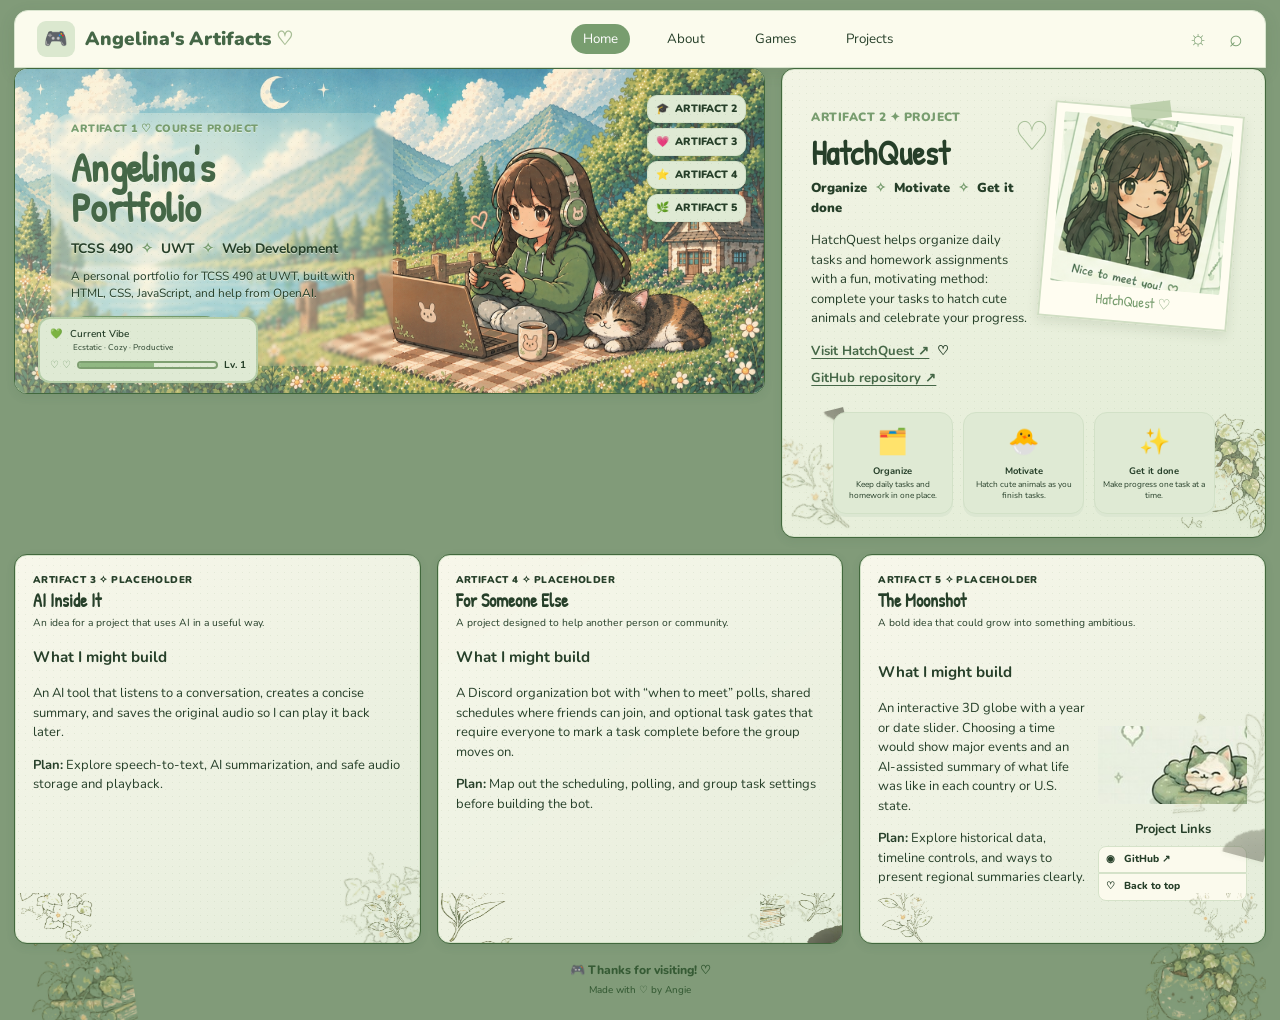
==== index.html @ 5acd7946 "Added a link to artifact 2" ====
<!DOCTYPE html>
<html lang="en">
<head>
  <meta charset="UTF-8">
  <meta name="viewport" content="width=device-width, initial-scale=1.0">
  <title>Angelina's Artifacts ♡</title>
  <link rel="stylesheet" href="style.css">
</head>
<body>
  <header class="sitebar">
    <a class="logo" href="#home"><span class="gamepad">🎮</span> Angelina's Artifacts <span class="heart">♡</span></a>
    <nav>
      <a href="index.html" class="selected">Home</a><a href="about.html">About</a><a href="#games">Games</a><a href="projects.html">Projects</a>
    </nav>
    <div class="tools"><button id="theme" title="Toggle theme" aria-label="Toggle theme">☼</button><a href="#games" aria-label="Search">⌕</a></div>
  </header>

  <main class="dashboard">
    <div class="top-grid">
      <section class="panel hero" id="home">
        <div class="scene">
          <div class="cloud cloud-one">☁</div><div class="moon">☾</div><div class="sparkle">✦</div>
          <div class="mountains"></div><div class="lake"></div><div class="house">⌂</div><div class="hero-fence" aria-hidden="true"></div>
          <div class="hero-copy">
            <p class="eyebrow">ARTIFACT 1 ♡ COURSE PROJECT</p>
            <h1>Angelina's<br>Portfolio</h1>
            <h3>TCSS 490 <span>✧</span> UWT <span>✧</span> Web Development</h3>
            <p>A personal portfolio for TCSS 490 at UWT, built with HTML, CSS, JavaScript, and help from OpenAI.</p>
            <a class="button" href="#games">▶ &nbsp; Explore Artifacts</a>
          </div>
          <div class="quick-links"><a href="#about">🎓 <span>ARTIFACT 2</span></a><a href="#games">💗 <span>ARTIFACT 3</span></a><a href="#updates">⭐ <span>ARTIFACT 4</span></a><a href="#contact">🌿 <span>ARTIFACT 5</span></a></div>
          <img class="gamer-art" src="hero-illustration.png" alt="Angie in a sage-green hoodie and headphones, with her laptop, blanket, mug, and sleepy cat">
          <img class="botanical deco-hero-left" src="plant-vine.png" alt="" aria-hidden="true">
          <img class="botanical deco-hero-right" src="flower-books.png" alt="" aria-hidden="true">
          <span class="doodle doodle-heart" aria-hidden="true">♡</span><span class="doodle doodle-star" aria-hidden="true">✧</span>
          <div class="level-card"><b>💚 <span>Current Vibe</span></b><small>Ecstatic · Cozy · Productive</small><div class="progress"><span>♡ ♡</span><i><b></b></i><strong>Lv. 1</strong></div></div>
        </div>
      </section>

      <section class="panel about" id="about">
        <div class="about-content">
          <p class="eyebrow">ARTIFACT 2 ✦ PROJECT</p><h2>HatchQuest</h2>
          <p class="roles">Organize <span>✧</span> Motivate <span>✧</span> Get it done</p>
          <p>HatchQuest helps organize daily tasks and homework assignments with a fun, motivating method: complete your tasks to hatch cute animals and celebrate your progress.</p>
          <p class="hatchquest-links"><a href="https://arcangieo.github.io/HatchQuest/" target="_blank" rel="noopener noreferrer">Visit HatchQuest ↗</a><span>♡</span><a href="https://github.com/ArcAngieO/HatchQuest" target="_blank" rel="noopener noreferrer">GitHub repository ↗</a></p>
        </div>
        <div class="polaroid"><div class="tape"></div><img class="portrait-image" src="angie-portrait.png" alt="Angie smiling in a green hoodie and headphones"><p>HatchQuest ♡</p></div>
        <img class="botanical deco-about-left" src="plant-sprig.png" alt="" aria-hidden="true">
        <img class="botanical deco-about-right" src="cat-planter.png" alt="" aria-hidden="true">
        <span class="doodle about-heart" aria-hidden="true">♡</span>
        <div class="feature-row">
          <article><b class="feature">🗂️</b><h3>Organize</h3><p>Keep daily tasks and homework in one place.</p></article>
          <article><b class="feature">🐣</b><h3>Motivate</h3><p>Hatch cute animals as you finish tasks.</p></article>
          <article><b class="feature">✨</b><h3>Get it done</h3><p>Make progress one task at a time.</p></article>
        </div>
      </section>
    </div>

    <div class="bottom-grid">
      <section class="panel mini-panel games" id="games">
        <div class="mini-heading"><p class="eyebrow">ARTIFACT 3 ✧ PLACEHOLDER</p><h2>AI Inside It</h2><p>An idea for a project that uses AI in a useful way.</p></div>
        <img class="botanical deco-games" src="plant-vine.png" alt="" aria-hidden="true">
        <div class="artifact-reflection">
          <h3>What I might build</h3>
          <p>An AI tool that listens to a conversation, creates a concise summary, and saves the original audio so I can play it back later.</p>
          <p><strong>Plan:</strong> Explore speech-to-text, AI summarization, and safe audio storage and playback.</p>
        </div>
      </section>

      <section class="panel mini-panel updates" id="updates">
        <div class="mini-heading"><p class="eyebrow">ARTIFACT 4 ✧ PLACEHOLDER</p><h2>For Someone Else</h2><p>A project designed to help another person or community.</p></div>
        <img class="botanical deco-updates" src="flower-wreath.png" alt="" aria-hidden="true">
        <div class="artifact-reflection">
          <h3>What I might build</h3>
          <p>A Discord organization bot with “when to meet” polls, shared schedules where friends can join, and optional task gates that require everyone to mark a task complete before the group moves on.</p>
          <p><strong>Plan:</strong> Map out the scheduling, polling, and group task settings before building the bot.</p>
        </div>
      </section>

      <section class="panel mini-panel contact" id="contact">
        <div class="mini-heading"><p class="eyebrow">ARTIFACT 5 ✧ PLACEHOLDER</p><h2>The Moonshot</h2><p>A bold idea that could grow into something ambitious.</p></div>
        <img class="botanical deco-contact" src="plant-stem.png" alt="" aria-hidden="true">
        <div class="artifact-reflection">
          <h3>What I might build</h3>
          <p>An interactive 3D globe with a year or date slider. Choosing a time would show major events and an AI-assisted summary of what life was like in each country or U.S. state.</p>
          <p><strong>Plan:</strong> Explore historical data, timeline controls, and ways to present regional summaries clearly.</p>
        </div>
        <div class="find-me"><div class="sleepy-cat"><img src="sleepy-cat.jpg" alt="A sleepy cream-and-sage cat curled in a soft green bed"></div><h3>Project Links</h3><a href="https://github.com/ArcAngieO/my-website" target="_blank" rel="noreferrer">◉ &nbsp; GitHub ↗</a><a href="#home">♡ &nbsp; Back to top</a></div>
      </section>
    </div>
  </main>
  <footer><img class="botanical footer-plant footer-left" src="flower-books.png" alt="" aria-hidden="true">🎮 Thanks for visiting! ♡ <small>Made with ♡ by Angie</small><img class="botanical footer-plant footer-right" src="cat-planter.png" alt="" aria-hidden="true"></footer>
  <script>
    document.getElementById('theme').addEventListener('click', () => document.body.classList.toggle('dark'));
  </script>
</body>
</html>
---- style.css ----
@import url('https://fonts.googleapis.com/css2?family=Nunito:wght@400;500;600;700;800;900&family=Patrick+Hand&display=swap');
:root{--cream:#f8f1e3;--paper:#fffaf0;--sage:#537b4c;--sage2:#42683d;--green:#557f4e;--green-dark:#365b35;--ink:#263f29;--line:#cbdcc0;--shadow:0 5px 16px #3c5b351c}
*{box-sizing:border-box}html{scroll-behavior:smooth;scroll-padding-top:76px}body{margin:0;background:var(--cream);color:var(--ink);font-family:Nunito,'Trebuchet MS',sans-serif;font-size:13px;line-height:1.5}.sitebar{height:60px;margin:14px 1.2% 0;padding:0 24px;display:flex;align-items:center;justify-content:space-between;gap:18px;border:1px solid #d9e4ce;border-radius:15px 15px 0 0;background:#fafbed;box-shadow:var(--shadow)}.logo{font-size:1.25rem;font-weight:900;white-space:nowrap;color:var(--green-dark)}.gamepad{display:inline-grid;place-items:center;background:#dbe8cf;border-radius:9px;padding:4px 7px;margin-right:5px}.heart{color:#a7bd95}nav{display:flex;gap:clamp(8px,2vw,27px)}nav a{padding:5px 12px;border-radius:20px;font-size:.88rem}nav a:hover,nav .selected{background:var(--green);color:#fff}.tools{display:flex;gap:15px;font-size:1.5rem;color:var(--green)}.tools button{border:0;background:none;color:inherit;font-size:1.4rem;cursor:pointer}a{color:inherit;text-decoration:none}button,input,textarea{font:inherit}.dashboard{margin:0 1.2%;}.top-grid{display:grid;grid-template-columns:1.55fr 1fr;gap:16px}.bottom-grid{display:grid;grid-template-columns:repeat(3,minmax(0,1fr));gap:16px;margin-top:16px}.panel{position:relative;min-width:0;overflow:hidden;border:1px solid #42683d;border-radius:13px;background:var(--sage);box-shadow:var(--shadow)}.hero{min-height:450px}.scene{position:absolute;inset:0;background:linear-gradient(180deg,#c1dfd5 0%,#e6efda 62%,#c1d9b0 100%);overflow:hidden}.scene:after{content:"";position:absolute;inset:0;background-image:radial-gradient(#fff9 1px,transparent 1.5px);background-size:22px 22px;opacity:.45;pointer-events:none}.cloud{position:absolute;top:15%;left:4%;font-size:3.5rem;color:#fff8}.moon{position:absolute;top:3%;left:31%;font-size:4rem;color:#fff8}.sparkle{position:absolute;top:30%;left:4%;font-size:2rem;color:#fff}.mountains{position:absolute;inset:13% -4% 0;background:#a4c9a0;clip-path:polygon(0 54%,9% 25%,18% 44%,33% 4%,46% 42%,60% 15%,72% 49%,87% 19%,100% 49%,100% 100%,0 100%)}.lake{position:absolute;left:0;right:0;bottom:0;height:34%;background:linear-gradient(170deg,#a8d6d0,#d1e6d3 55%,#9bc39b);clip-path:polygon(0 35%,18% 0,37% 22%,60% 0,78% 26%,100% 4%,100% 100%,0 100%)}.house{position:absolute;right:7%;bottom:27%;font-size:5rem;color:#f6e9cb;text-shadow:3px 3px #78986f,-3px -3px #78986f}.hero-copy{position:absolute;z-index:4;left:10%;top:19%;max-width:54%}.eyebrow{font-size:.79rem;font-weight:900;letter-spacing:.04em;color:var(--green);margin:0 0 8px}.hero h1{font-family:'Patrick Hand',Nunito,sans-serif;font-size:clamp(2.6rem,4.2vw,4.2rem);line-height:.91;color:var(--green-dark);margin:14px 0 17px;letter-spacing:-.02em}.hero-copy h3{font-size:1rem;margin:0 0 10px}.hero-copy h3 span,.roles span{color:var(--green);padding:0 4px}.hero-copy>p:not(.eyebrow){font-size:.86rem;margin:0 0 20px}.button,.small-button{display:inline-block;background:var(--green);color:white;border:0;border-radius:22px;padding:9px 21px;font-weight:900;cursor:pointer;box-shadow:0 4px 9px #3c613622}.button:hover,.small-button:hover{background:var(--green-dark);transform:translateY(-2px)}.quick-links{position:absolute;z-index:5;right:5%;top:16%;display:grid;gap:7px}.quick-links a{display:flex;align-items:center;gap:8px;padding:7px 12px;min-width:100px;border-radius:12px;background:#fbf9e9e8;border:1px solid #d0e0c7;font-weight:900;box-shadow:0 3px 8px #3c5b351c}.gamer-girl{position:absolute;z-index:3;right:18%;bottom:10%;width:165px;height:240px}.hair-back{position:absolute;left:10px;top:13px;width:143px;height:142px;background:#4b4b3a;border:4px solid #394733;border-radius:52% 50% 43% 45%;clip-path:polygon(0 0,100% 0,100% 100%,83% 72%,72% 100%,56% 68%,40% 100%,20% 72%,0 100%)}.face{position:absolute;z-index:2;top:37px;left:28px;width:108px;height:103px;background:#f4d6b0;border:3px solid #67503b;border-radius:48% 48% 45% 45%;box-shadow:inset 0 -6px #edc39e}.eye{position:absolute;top:40px;width:11px;height:17px;background:#384538;border-radius:50%}.e1{left:21px}.e2{right:21px}.cheek{position:absolute;top:64px;width:15px;height:7px;background:#eaa18c;border-radius:50%}.c1{left:8px}.c2{right:8px}.mouth{position:absolute;left:46px;top:63px;font-weight:900}.fringe{position:absolute;z-index:4;top:22px;left:23px;width:112px;height:70px;background:#4b4b3a;border-radius:55% 50% 30% 20%;clip-path:polygon(0 0,100% 0,100% 60%,77% 100%,60% 58%,43% 100%,24% 55%,0 88%)}.headphones{position:absolute;z-index:5;top:15px;left:9px;width:148px;height:91px;border:10px solid #91aa7b;border-bottom-color:transparent;border-radius:90px 90px 0 0}.headphones:before,.headphones:after{content:"";position:absolute;top:40px;width:22px;height:37px;background:#91aa7b;border:3px solid #4f7049;border-radius:8px}.headphones:before{left:-14px}.headphones:after{right:-14px}.hoodie{position:absolute;z-index:2;bottom:0;left:7px;width:150px;height:112px;background:#72936b;border:4px solid #466445;border-radius:56px 56px 16px 16px}.hoodie:after{content:"♡";position:absolute;top:34px;left:63px;color:#e7f0d8;font-size:1.4rem}.arm{position:absolute;z-index:5;bottom:28px;width:42px;height:64px;background:#f3d0aa;border:3px solid #66513d;border-radius:24px}.left-arm{left:0;transform:rotate(-25deg)}.right-arm{right:0;transform:rotate(24deg)}.laptop{position:absolute;z-index:6;bottom:3%;left:29%;width:142px;height:85px;display:grid;place-items:center;background:#90ad7d;border:4px solid #4f714b;border-radius:7px 7px 3px 3px;transform:skewY(7deg) rotate(-4deg);font-size:1.8rem;box-shadow:0 7px #6e8d61}.cat{position:absolute;z-index:7;right:3%;bottom:4%;font-size:3.4rem}.mug{position:absolute;z-index:8;left:53%;bottom:3%;padding:7px 10px;background:#faf8e7;border:2px solid #a6bf96;border-radius:4px 4px 10px 10px;color:var(--green)}.level-card{position:absolute;z-index:8;left:4%;bottom:3%;width:240px;padding:10px 12px;background:#fbf8e5e8;border:2px solid #b5cda7;border-radius:12px;box-shadow:var(--shadow)}.level-card b span{font-weight:600;margin-left:5px}.level-card small{display:block;margin-left:23px;font-size:.7rem}.progress{display:flex;align-items:center;gap:6px;margin-top:6px}.progress>span{color:var(--green)}.progress i{flex:1;height:10px;border:2px solid #7e9f71;border-radius:10px;overflow:hidden}.progress i b{display:block;width:55%;height:100%;background:#91b883}.progress strong{font-size:.7rem}.about{min-height:450px;padding:8% 8% 18%;display:grid;grid-template-columns:1fr .85fr;gap:12px;align-content:start;background:linear-gradient(145deg,#fbfbed,#e5efd9)}.about-content{align-self:center}.about h2{font-family:'Patrick Hand',sans-serif;font-size:clamp(2rem,3vw,3rem);line-height:1;margin:10px 0}.roles{font-weight:900;margin:0 0 12px}.about-content>p:last-child{font-size:.82rem}.polaroid{position:relative;align-self:center;background:#fffdf1;padding:8px 8px 4px;transform:rotate(5deg);border:2px solid #d0dec3;box-shadow:0 5px 12px #3c5b3520;text-align:center}.polaroid>p{font-family:'Patrick Hand';font-size:.95rem;color:var(--green);margin:4px}.tape{position:absolute;z-index:5;top:-8px;left:40%;width:40px;height:17px;background:#b6cba4d9;transform:rotate(-12deg)}.portrait{height:150px;position:relative;overflow:hidden;background:linear-gradient(135deg,#d1e1c3,#eff0dc)}.portrait-hair{position:absolute;top:13px;left:25%;width:58%;height:100px;background:#4a4939;border-radius:50% 50% 30% 30%}.portrait-face{position:absolute;top:28px;left:32%;width:40%;height:81px;border-radius:48%;background:#f4d6b0;border:2px solid #67503b}.portrait-face i{position:absolute;top:31px;font-style:normal}.portrait-face i:first-child{left:12px}.portrait-face i:nth-child(2){right:12px}.portrait-face b{position:absolute;left:43%;bottom:17px}.portrait-hoodie{position:absolute;bottom:-27px;left:13%;width:75%;height:65px;border-radius:40px 40px 0 0;background:#78986e;border:2px solid #4e7048;color:#eaf0df}.portrait-headphones{position:absolute;top:20px;left:23%;width:62%;height:60px;border:7px solid #9bb38a;border-bottom-color:transparent;border-radius:50% 50% 0 0}.feature-row{grid-column:1/-1;position:absolute;left:6%;right:6%;bottom:5%;display:grid;grid-template-columns:repeat(3,1fr);gap:9px}.feature-row article{background:#fffdf1d9;border:1.5px solid #d2e1c7;border-radius:12px;text-align:center;padding:8px 4px;box-shadow:0 3px 0 #dce7d2}.feature{font-size:1.45rem}.feature-row h3{font-size:.77rem;margin:2px 0}.feature-row p{font-size:.67rem;line-height:1.3;margin:0}.mini-panel{padding:19px 18px 17px;background:linear-gradient(140deg,#537b4c,#42683d);color:#fffaf0}.mini-heading{margin-bottom:15px}.mini-heading h2{font-family:'Patrick Hand',sans-serif;font-size:1.65rem;line-height:1.05;margin:2px 0 5px;color:#fff8e9}.mini-heading>p:last-child{font-size:.72rem;margin:0;color:#f4f0df}.mini-heading .eyebrow{font-size:.65rem;margin-bottom:4px}.game-grid{display:grid;grid-template-columns:repeat(3,minmax(0,1fr));gap:9px}.game-card{min-width:0;background:#fbfaed;border:1.5px solid #d5e2c9;border-radius:10px;padding:5px 5px 8px;box-shadow:0 3px 0 #dbe7d1}.game-image{height:72px;border-radius:7px;display:grid;place-items:center;position:relative;overflow:hidden;font-size:1.3rem}.game-image span{filter:drop-shadow(0 2px 1px #fff9)}.game-image i{position:absolute;right:4px;top:2px;background:#fff9e8;border-radius:50%;width:18px;height:18px;text-align:center;font-style:normal;color:var(--green);font-size:.8rem}.farm{background:linear-gradient(#a6d5d6 0 52%,#93ba79 52%)}.minecraft{background:linear-gradient(#b7dfdf 0 51%,#7caf68 51%)}.island{background:linear-gradient(#a7d9d7 0 53%,#e9d89c 53% 70%,#82c1a0 70%)}.forest{background:linear-gradient(#b6dad2,#c8dfa6 62%,#80ac6e 62%)}.boat{background:linear-gradient(#b6dfe0 0 57%,#83c5b2 57%)}.game-card h3{font-size:.7rem;margin:5px 2px 3px;line-height:1.2}.tags{font-size:.56rem;color:#5a7c50;margin:0 2px 5px}.tags span{background:#e0ebd4;border-radius:10px;padding:1px 4px;margin-left:3px}.small-button{font-size:.61rem;padding:4px 8px;border-radius:14px}.more{display:flex;align-items:center;justify-content:center;flex-direction:column;text-align:center;background:#f1f3e4}.more>div{font-size:1.8rem}.more p{font-size:.65rem;color:#7b9671;margin:0 0 6px}.more h3{font-size:.75rem}.updates .mini-heading{margin-bottom:13px}.updates-grid{display:grid;grid-template-columns:repeat(2,minmax(0,1fr));gap:9px}.post{overflow:hidden;background:#fbfaed;border:1.5px solid #d5e2c9;border-radius:10px;box-shadow:0 3px 0 #dbe7d1}.post-image{height:82px;display:grid;place-items:center;font-size:1.6rem;letter-spacing:.08em}.setup{background:linear-gradient(135deg,#d6d9bd,#a8c6a1)}.valley{background:linear-gradient(#b8dfe0 0 55%,#8dbb79 55%)}.flowers{background:linear-gradient(135deg,#e9e4d0,#a6c99a)}.craft{background:linear-gradient(135deg,#e4e5ce,#b6d2ae)}.post-copy{padding:7px}.post-copy h3{font-size:.68rem;line-height:1.2;margin:0 0 4px}.post-copy p{font-size:.61rem;line-height:1.35;margin:0 0 7px}.post-copy small{display:flex;justify-content:space-between;color:#8a9c7f;font-size:.53rem}.contact form{background:#fbfaed;border:1.5px solid #d5e2c9;border-radius:11px;padding:10px;box-shadow:0 3px 0 #dbe7d1}.contact label{display:block;font-size:.65rem;font-weight:900;margin-bottom:8px}.contact input,.contact textarea{display:block;width:100%;margin-top:3px;padding:7px 8px;border:1px solid #dce5d4;border-radius:7px;background:#fffff5;font-size:.66rem;color:var(--ink)}.contact textarea{resize:vertical}.send{width:100%;font-size:.7rem}.contact form>small{display:block;font-size:.54rem;color:#829477;margin-top:6px}.find-me{margin-top:13px}.sleepy-cat{font-size:2.8rem;text-align:center}.find-me h3{text-align:center;font-size:.85rem;margin:0 0 7px}.find-me a{display:block;padding:5px 10px;border:1px solid #d5e2c9;background:#fbfaed;font-size:.67rem;font-weight:800}.find-me a:first-of-type{border-radius:8px 8px 0 0}.find-me a:last-of-type{border-radius:0 0 8px 8px}footer{padding:17px 10px 22px;text-align:center;color:#365b35;font-size:.8rem;font-weight:800}footer small{display:block;font-size:.65rem;font-weight:500;margin-top:4px}.dark{--paper:#2e4432;--ink:#eaf1df;--green-dark:#d6e8cb;--green:#86a979;background:#293b2c}.dark .sitebar,.dark .panel,.dark .mini-panel,.dark .about{background:#2e4432;color:var(--ink);border-color:#4c6947}.dark .game-card,.dark .post,.dark .contact form,.dark .find-me a,.dark .feature-row article,.dark .polaroid{background:#354d38;color:var(--ink);border-color:#4c6947}.dark input,.dark textarea{background:#2e4432;color:var(--ink)}.dark .hero .scene{filter:brightness(.72)}.dark .about h2,.dark .mini-heading h2{color:#dcebd2}
@media(max-width:1050px){.top-grid{grid-template-columns:1.25fr 1fr}.hero{min-height:420px}.about{min-height:420px;padding-bottom:21%}.hero-copy{left:7%;max-width:60%}.quick-links{right:3%}.gamer-girl{right:14%;transform:scale(.88);transform-origin:bottom right}.laptop{left:23%;width:115px}.level-card{width:205px}.bottom-grid{gap:12px}.mini-panel{padding:14px 11px}.game-image{height:62px}.post-image{height:70px}}@media(max-width:760px){.sitebar{height:auto;min-height:58px;flex-wrap:wrap;padding:10px 14px}.sitebar nav{order:3;width:100%;justify-content:center;gap:3px}.sitebar nav a{font-size:.78rem;padding:5px 8px}.tools{margin-left:auto}.dashboard{margin:0 2%}.top-grid{grid-template-columns:1fr}.hero{min-height:430px}.about{min-height:430px;grid-template-columns:1.1fr .9fr;padding:30px 6% 125px}.bottom-grid{grid-template-columns:1fr 1fr}.contact{grid-column:1/-1;display:grid;grid-template-columns:1fr 1fr;gap:14px}.contact .mini-heading{grid-column:1/-1;margin-bottom:0}.contact form{align-self:start}.find-me{margin-top:0}.game-image{height:80px}.post-image{height:88px}}@media(max-width:480px){.logo{font-size:1.05rem}.tools{font-size:1.2rem}.hero{min-height:430px}.hero-copy{top:12%;left:6%;max-width:73%}.hero h1{font-size:2.75rem}.hero-copy>p:not(.eyebrow){font-size:.75rem}.quick-links{top:8%;right:3%;gap:4px}.quick-links a{min-width:0;padding:5px 7px;font-size:.7rem}.gamer-girl{right:12%;bottom:11%;transform:scale(.75);transform-origin:bottom right}.laptop{left:23%;bottom:4%;width:105px;height:67px}.cat{font-size:2.5rem}.mug{left:56%}.level-card{left:3%;bottom:3%;width:175px;padding:7px;font-size:.75rem}.level-card small{font-size:.58rem}.about{grid-template-columns:1fr 1fr;gap:8px;padding:24px 5% 130px}.about h2{font-size:2rem}.about-content>p:last-child{font-size:.7rem}.polaroid{padding:5px}.portrait{height:125px}.polaroid>p{font-size:.75rem}.feature-row{left:4%;right:4%;bottom:4%;gap:5px}.feature-row article{padding:7px 2px}.feature-row h3{font-size:.67rem}.feature-row p{font-size:.58rem}.bottom-grid{grid-template-columns:1fr}.contact{grid-column:auto;display:block}.contact .mini-heading{margin-bottom:14px}.find-me{margin-top:14px}.game-image{height:95px}.post-image{height:100px}.mini-panel{padding:16px}.mini-heading h2{font-size:1.8rem}.post-copy h3{font-size:.75rem}.post-copy p{font-size:.68rem}.post-copy small{font-size:.58rem}}

/* Reference artwork crops: the same illustrated gamer girl used in the design mockup. */
.gamer-art{position:absolute;z-index:6;right:1%;bottom:0;width:43%;height:76%;object-fit:contain;object-position:center bottom;filter:drop-shadow(0 5px 4px #314d2d26);pointer-events:none}
.portrait-image{display:block;width:100%;height:150px;object-fit:cover;object-position:center;border-radius:2px}
@media(max-width:1050px){.gamer-art{right:0;width:46%;height:74%}.portrait-image{height:135px}}
@media(max-width:760px){.gamer-art{right:0;width:48%;height:70%}.portrait-image{height:125px}}
@media(max-width:480px){.gamer-art{right:0;width:50%;height:65%;bottom:9%}.portrait-image{height:125px}}


/* --- Storybook botanical polish inspired by the reference board --- */
:root{--cream:#f8f8e9;--paper:#f8f8e9;--sage:#dfead4;--sage2:#c7dcb9;--green:#789d6f;--green-dark:#456747;--ink:#344f37;--line:#cbdcc0;--shadow:0 5px 16px #3c5b351c}
body{background:#819b79 url('plant-vine.png') no-repeat -90px 260px;background-size:220px auto}
.sitebar{height:58px;margin:14px 1.2% 0;border-radius:15px 15px 0 0}
.dashboard{position:relative}
.top-grid{grid-template-columns:1.55fr 1fr;gap:16px}
.bottom-grid{grid-template-columns:1.03fr 1fr 1fr;gap:16px;margin-top:16px}
.panel{border-radius:13px}
.hero{min-height:550px}
.scene{background-image:linear-gradient(90deg,#e1efdf12,#d5eadc00),url('cozy-landscape.jpg');background-size:cover;background-position:center;isolation:isolate}
.scene:after{background-image:radial-gradient(#fff9 1px,transparent 1.5px);background-size:22px 22px;opacity:.35}
.mountains,.lake,.house,.cloud-one,.moon,.sparkle{display:none}
.hero-copy{left:10%;top:18%;max-width:48%;text-shadow:0 1px 0 #eff6e6a8}
.hero h1{font-size:clamp(2.8rem,4vw,4.2rem)}
.hero-copy>p:not(.eyebrow){max-width:345px}
.gamer-art{right:2%;bottom:0;width:47%;height:78%;object-fit:contain;object-position:center bottom;filter:drop-shadow(0 7px 5px #314d2d30)}
.quick-links{right:4%;top:13%;gap:8px}
.quick-links a{min-width:112px;padding:8px 13px}
.level-card{left:4%;bottom:3%;width:285px;padding:11px 13px;background:#fbf8e5d9}
.about{min-height:550px;padding:9% 7% 23%;background:linear-gradient(145deg,#fbfbeded,#e5efd9f2)}
.about h2{font-size:clamp(2.15rem,3vw,3rem)}
.portrait-image{height:190px;object-position:center 24%}
.polaroid{z-index:2;margin-top:0}
.feature-row{bottom:6%;gap:12px}
.feature-row article{padding:13px 7px 12px;border-radius:14px}
.feature-row .feature{font-size:1.65rem}
.mini-panel{padding:20px 18px 18px;min-height:410px;background:linear-gradient(145deg,#faf9edee,#e7efddf5)}
.game-grid{gap:10px}
.game-image{height:83px;background-size:cover;background-position:center}
.farm{background-image:linear-gradient(#ffffff12,#476c3b20),url('cozy-landscape.jpg');background-position:62% 72%}
.minecraft{background-image:linear-gradient(#ffffff08,#476c3b28),url('cozy-landscape.jpg');background-position:85% 62%}
.island{background-image:linear-gradient(#ffffff08,#476c3b22),url('cozy-landscape.jpg');background-position:35% 76%}
.forest{background-image:linear-gradient(#ffffff08,#476c3b22),url('cozy-landscape.jpg');background-position:72% 50%}
.boat{background-image:linear-gradient(#ffffff08,#476c3b22),url('cozy-landscape.jpg');background-position:42% 80%}
.game-image span{padding:4px 8px;background:#d8e8d1a8;border-radius:12px;text-shadow:0 1px 2px #fff}
.post-image{background-size:cover;background-position:center}
.setup{background-image:linear-gradient(#d7e3c044,#d7e3c044),url('cozy-landscape.jpg');background-position:50% 10%}
.valley{background-image:linear-gradient(#d7e3c022,#d7e3c022),url('cozy-landscape.jpg');background-position:72% 70%}
.flowers{background-image:linear-gradient(#d7e3c044,#d7e3c044),url('plant-vine.png'),url('cozy-landscape.jpg');background-position:center,center,center}
.craft{background-image:linear-gradient(#d7e3c044,#d7e3c044),url('flower-books.png'),url('cozy-landscape.jpg');background-position:center,center,center}
.contact{position:relative}
.contact form{position:relative;z-index:2}
.find-me{position:relative;z-index:2}
.botanical{position:absolute;z-index:3;pointer-events:none;object-fit:contain;opacity:.9;filter:drop-shadow(0 2px 2px #496c3920)}
.deco-hero-left{left:-13px;bottom:-25px;width:150px;transform:rotate(-10deg);opacity:.78}
.deco-hero-right{right:-18px;bottom:-14px;width:135px;transform:rotate(7deg);opacity:.72}
.doodle{position:absolute;z-index:2;color:#a6bf97;font-family:'Patrick Hand',sans-serif;pointer-events:none}
.doodle-heart{left:53%;top:22%;font-size:2.4rem;transform:rotate(12deg)}
.doodle-star{left:4%;top:39%;font-size:2rem}
.deco-about-left{left:-28px;bottom:0;width:105px;transform:rotate(-14deg);opacity:.6}
.deco-about-right{right:-22px;bottom:0;width:120px;opacity:.7}
.about-heart{top:8%;left:48%;font-size:2.6rem}
.deco-games{right:-28px;bottom:-30px;width:110px;opacity:.48;transform:rotate(14deg)}
.deco-updates{right:-20px;bottom:-35px;width:115px;opacity:.45;transform:rotate(-10deg)}
.deco-contact{right:-20px;top:36%;width:100px;opacity:.4;transform:rotate(15deg)}
footer{position:relative;min-height:75px;overflow:hidden}
.footer-plant{width:120px;bottom:-30px;opacity:.75}
.footer-left{position:absolute;left:0;transform:rotate(-8deg)}
.footer-right{position:absolute;right:0;transform:rotate(8deg)}
/* subtle pressed-paper texture and botanical edge accents */
.panel:before{content:"";position:absolute;inset:0;pointer-events:none;z-index:1;opacity:.12;background-image:radial-gradient(#79976b .55px,transparent .7px);background-size:7px 7px}
.hero .scene:before{content:"";position:absolute;inset:0;z-index:0;background:linear-gradient(90deg,#eaf4df9c 0%,#eaf4df35 40%,transparent 68%)}
.hero-copy,.quick-links,.level-card,.gamer-art,.mug{z-index:4}
.about-content,.polaroid,.feature-row{z-index:2}
@media(max-width:1050px){
 .hero,.about{min-height:490px}.gamer-art{width:48%;height:73%}.level-card{width:235px}
 .about{padding-bottom:25%}.portrait-image{height:150px}
 .deco-hero-left{width:110px}.deco-hero-right{width:105px}
}
@media(max-width:760px){
 .top-grid{grid-template-columns:1fr}.bottom-grid{grid-template-columns:1fr 1fr}
 .hero{min-height:470px}.about{min-height:470px}
 .contact{grid-column:1/-1}.mini-panel{min-height:0}
 .deco-about-right{width:95px}.deco-games,.deco-updates{width:80px}
}
@media(max-width:480px){
 .hero{min-height:445px}.hero-copy{max-width:73%;top:12%}
 .hero h1{font-size:2.7rem}.gamer-art{right:0;width:53%;height:63%;bottom:9%}
 .quick-links{right:2%;top:8%}.quick-links a{min-width:0;padding:5px 7px}
 .level-card{width:180px}.about{padding-bottom:135px}
 .portrait-image{height:115px}.feature-row{gap:5px}
 .bottom-grid{grid-template-columns:1fr}
 .deco-hero-left{width:80px}.deco-hero-right{width:80px}
}


/* Botanical borders along the bottom edge of each lower grid card. */
.mini-panel{padding-bottom:42px}
.mini-panel:after{content:"";position:absolute;z-index:2;left:0;right:0;bottom:0;height:48px;pointer-events:none;background-image:url('plant-sprig.png'),url('plant-stem.png');background-repeat:no-repeat,no-repeat;background-position:left bottom,right bottom;background-size:88px 88px,76px 76px;opacity:.78}
.games:after{background-image:url('plant-vine.png'),url('plant-sprig.png');background-size:95px 95px,72px 72px}
.updates:after{background-image:url('lily-sprig.png'),url('plant-stem.png');background-size:75px 75px,82px 82px}
.contact:after{background-image:url('plant-sprig.png'),url('flower-wreath.png');background-size:80px 80px,76px 76px}
/* Keep the full gamer illustration visible and prevent the cat/laptop edges being clipped. */
.hero{overflow:hidden}
.gamer-art{right:0;bottom:0;width:53%;height:84%;object-fit:contain;object-position:center bottom;filter:drop-shadow(0 8px 6px #314d2d22)}
@media(max-width:1050px){.gamer-art{width:54%;height:78%}}
@media(max-width:760px){.gamer-art{width:58%;height:70%}}
@media(max-width:480px){.gamer-art{width:62%;height:62%;bottom:8%}}

/* Foreground character is now a transparent cutout: no baked-in scenery or drop shadow. */
.gamer-art{right:0;bottom:0;width:53%;height:88%;object-fit:contain;object-position:center bottom;filter:none;z-index:4}
.hero-fence{position:absolute;z-index:2;right:0;bottom:20%;width:43%;height:92px;pointer-events:none;opacity:.96;background:linear-gradient(to bottom,transparent 0 24%,#9bb789 24% 32%,#d7e4c7 32% 39%,#718e65 39% 44%,transparent 44% 61%,#9bb789 61% 69%,#d7e4c7 69% 76%,#718e65 76% 81%,transparent 81%),repeating-linear-gradient(90deg,transparent 0 25px,#91ad7d 25px 32px,#d8e4ca 32px 36px,transparent 36px 52px)}
.hero-fence:before{content:"";position:absolute;left:0;right:0;top:19%;height:64%;background:repeating-linear-gradient(90deg,#a5bf91 0 5px,#d8e4ca 5px 9px,#829e72 9px 12px,transparent 12px 52px);clip-path:polygon(0 0,100% 0,100% 100%,0 100%)}
@media(max-width:1050px){.gamer-art{width:55%;height:82%}.hero-fence{width:48%;bottom:20%}}
@media(max-width:760px){.gamer-art{width:58%;height:73%}.hero-fence{width:48%;bottom:18%;height:78px}}
@media(max-width:480px){.gamer-art{width:66%;height:65%;bottom:0}.hero-fence{width:55%;height:68px;bottom:20%}}


/* Final reference-matched layout polish */
:root{--cream:#f8f8e9;--paper:#fbfbed;--sage:#dfead4;--sage2:#c7dcb9;--green:#789d6f;--green-dark:#456747;--ink:#344f37;--line:#cbdcc0;--shadow:0 5px 16px #3c5b3522}
body{background:#819b79;color:var(--ink)}
.sitebar{height:58px;margin:10px 1.1% 0;padding:0 22px;border-radius:14px 14px 0 0}
.dashboard{margin:0 1.1%}
.top-grid{grid-template-columns:minmax(0,1.7fr) minmax(360px,1fr);gap:16px}
.bottom-grid{grid-template-columns:minmax(0,1.03fr) minmax(0,1fr) minmax(0,.92fr);gap:16px;margin-top:16px}
.panel{border-radius:13px;box-shadow:0 3px 10px #344f3715,inset 0 0 0 1px #d4e2c8}
.hero,.about{min-height:470px}
.scene{background-image:linear-gradient(90deg,#e5f0df45,#e5f0df05 62%),url('cozy-landscape.jpg');background-size:cover;background-position:center 58%;isolation:isolate}
.hero .scene:before{background:linear-gradient(90deg,#eaf4df99 0%,#eaf4df2c 37%,transparent 61%)}
.hero-copy{left:9%;top:17%;max-width:43%}
.hero h1{font-size:clamp(2.65rem,3.25vw,3.75rem);line-height:1.03}
.hero-copy>p:not(.eyebrow){max-width:330px}
.gamer-art{right:2%;bottom:0;width:56%;height:91%;object-fit:contain;object-position:center bottom;filter:none;z-index:4}
.hero-fence{right:0;bottom:20%;width:49%;height:86px;z-index:2;opacity:.72}
.quick-links{right:3.5%;top:10%;gap:7px;z-index:5}
.quick-links a{min-width:105px;padding:7px 10px;background:#fafbeded;border:1px solid #d2e0c8;box-shadow:0 3px 7px #355b3420}
.level-card{left:4%;bottom:3%;width:285px;padding:10px 13px;background:#fbf8e5e8;z-index:5}
.about{padding:8% 6% 22%;grid-template-columns:minmax(0,1.1fr) minmax(130px,.8fr);background:linear-gradient(145deg,#fbfbeded,#e5efd9f5)}
.about h2{font-size:clamp(2rem,2.6vw,2.8rem)}
.about-content>p:last-child{font-size:.86rem}
.polaroid{transform:rotate(5deg);align-self:start;z-index:3}
.portrait-image{height:170px;object-fit:cover;object-position:center 20%}
.feature-row{bottom:5%;left:5%;right:5%;gap:10px;z-index:3}
.feature-row article{padding:11px 5px;border-radius:13px;background:#fbfbeded}
.mini-panel{min-height:390px;padding:19px 17px 45px;background:linear-gradient(145deg,#faf9edfa,#e7efddf7)}
.mini-heading h2{font-size:1.7rem}
.game-grid{gap:8px}
.game-card{padding:5px 5px 7px;border-radius:11px;background:#fbfbed;border:1px solid #d5e3c9;box-shadow:0 2px 4px #486b3514}
.game-image{height:72px;background-size:cover;background-position:center;border-radius:7px}
.farm{background-image:url('game-stardew.jpg')!important}
.minecraft{background-image:url('game-minecraft.jpg')!important}
.island{background-image:url('game-animal.jpg')!important}
.forest{background-image:url('game-zelda.jpg')!important}
.boat{background-image:url('game-spiritfarer.jpg')!important}
.game-image i{background:#fbfbeded;color:#789d6f}
.game-image span{display:none}
.updates-grid{gap:8px}
.post{border:1px solid #d5e3c9;border-radius:11px;background:#fbfbed;box-shadow:0 2px 4px #486b3514;overflow:hidden}
.post-image{height:72px;background-size:cover;background-position:center}
.setup{background-image:url('post-setup.jpg')!important}
.valley{background-image:url('post-valley.jpg')!important}
.flowers{background-image:url('post-flowers.jpg')!important}
.craft{background-image:url('post-craft.jpg')!important}
.post-copy{padding:6px 8px 7px}
.post-copy h3{font-size:.77rem}
.post-copy p{font-size:.67rem;line-height:1.35}
.contact{display:grid;grid-template-columns:minmax(0,1.12fr) minmax(130px,.8fr);column-gap:12px;align-content:start}
.contact .mini-heading{grid-column:1/-1}
.contact form{grid-column:1;min-width:0}
.find-me{grid-column:2;align-self:end;min-width:0}
.sleepy-cat{height:110px;display:flex;justify-content:center;align-items:center;overflow:hidden}
.sleepy-cat img{width:100%;height:100%;object-fit:contain;mix-blend-mode:multiply}
.find-me a{padding:5px 7px}
.mini-panel:after{height:50px;background-position:left bottom,right bottom;opacity:.88}
footer{margin:0 1.1%;position:relative}
@media(max-width:1200px){.top-grid{grid-template-columns:minmax(0,1.45fr) minmax(330px,1fr)}.hero,.about{min-height:440px}.gamer-art{width:57%;height:87%}.about{padding-bottom:25%}.portrait-image{height:145px}.mini-panel{padding:16px 13px 42px}.game-image,.post-image{height:66px}}
@media(max-width:900px){.top-grid{grid-template-columns:1fr}.hero,.about{min-height:440px}.bottom-grid{grid-template-columns:1fr 1fr}.contact{grid-column:1/-1;min-height:380px}.game-image,.post-image{height:88px}}
@media(max-width:600px){.sitebar{margin:8px 8px 0;padding:0 12px;gap:8px}.logo{font-size:1rem}nav{gap:2px;flex-wrap:wrap;justify-content:center}nav a{padding:4px 6px;font-size:.75rem}.tools{gap:4px}.dashboard{margin:0 8px}.top-grid,.bottom-grid{grid-template-columns:1fr;gap:12px}.hero{min-height:540px}.hero-copy{left:7%;top:9%;max-width:70%}.hero h1{font-size:2.65rem}.gamer-art{width:78%;height:64%;right:-1%;bottom:0}.hero-fence{width:66%;bottom:23%}.quick-links{right:3%;top:4%;gap:4px}.quick-links a{min-width:0;padding:4px 7px;font-size:.72rem}.level-card{width:205px;left:4%;bottom:3%;padding:8px}.about{min-height:530px;padding:35px 7% 180px}.about h2{font-size:2rem}.portrait-image{height:135px}.feature-row{gap:5px}.feature-row article{padding:8px 3px}.feature-row h3{font-size:.72rem}.feature-row p{font-size:.62rem}.mini-panel{min-height:0;padding:17px 14px 46px}.game-image,.post-image{height:100px}.contact{display:block}.find-me{margin-top:14px}.sleepy-cat{height:130px}}



/* Final fit-and-finish: fuller meadow foreground and tighter hero controls */
.hero { min-height: 550px; }
.scene { background-position: center 56%; background-size: cover; }
.scene::after {
  content:"";
  position:absolute;
  left:0; right:0; top:auto; bottom:0;
  height:23%;
  z-index:2;
  pointer-events:none;
  opacity:1;
  background:
    radial-gradient(ellipse at 8% 100%, #f6f2c9 0 2px, transparent 3px),
    radial-gradient(ellipse at 13% 80%, #f8f3d1 0 3px, transparent 4px),
    radial-gradient(ellipse at 23% 100%, #e8efc9 0 3px, transparent 4px),
    radial-gradient(ellipse at 39% 95%, #fff4cf 0 2px, transparent 3px),
    radial-gradient(ellipse at 58% 100%, #f7f1cf 0 3px, transparent 4px),
    radial-gradient(ellipse at 78% 95%, #fff4d2 0 3px, transparent 4px),
    linear-gradient(180deg, #a5c58a00 0%, #a5c58a40 23%, #9fbe83d9 72%, #8dad73ee 100%);
  background-size: auto;
}
.hero .scene:before {
  z-index:1;
  background:linear-gradient(90deg,#eaf4dfb0 0%,#eaf4df4a 38%,transparent 66%);
}
.hero-copy { left:8.5%; top:17%; max-width:45%; }
.hero h1 { font-size:clamp(2.45rem,3.45vw,3.55rem); line-height:.96; margin:10px 0 12px; }
.hero-copy h3 { font-size:.91rem; margin-bottom:8px; }
.hero-copy>p:not(.eyebrow) { font-size:.78rem; line-height:1.45; margin-bottom:14px; max-width:310px; }
.hero .eyebrow { font-size:.7rem; margin-bottom:5px; }
.hero .button { padding:7px 17px; font-size:.78rem; }
.quick-links { right:3.5%; top:12%; gap:6px; }
.quick-links a { min-width:96px; padding:5px 9px; gap:6px; font-size:.76rem; border-radius:10px; }
.level-card { width:245px; padding:8px 10px; font-size:.82rem; }
.level-card small { font-size:.66rem; }
.progress { margin-top:4px; }
.progress i { height:8px; }
.gamer-art { right:1.5%; bottom:0; width:46%; height:76%; object-fit:contain; object-position:center bottom; filter:none; }
@media(max-width:1050px) {
  .hero-copy { left:6.5%; max-width:47%; }
  .hero h1 { font-size:clamp(2.2rem,3.5vw,3rem); }
  .quick-links { right:2.5%; }
  .quick-links a { min-width:88px; padding:5px 7px; font-size:.7rem; }
  .level-card { width:220px; }
  .gamer-art { width:47%; height:72%; }
}
@media(max-width:760px) {
  .hero { min-height:470px; }
  .hero-copy { left:6%; top:13%; max-width:56%; }
  .hero h1 { font-size:2.55rem; }
  .quick-links { top:6%; right:2%; }
  .quick-links a { min-width:80px; font-size:.66rem; padding:4px 6px; }
  .gamer-art { right:0; width:51%; height:66%; }
  .level-card { width:205px; }
}
@media(max-width:480px) {
  .hero { min-height:445px; }
  .hero-copy { top:11%; left:5%; max-width:67%; }
  .hero h1 { font-size:2.15rem; line-height:.98; }
  .hero-copy h3 { font-size:.75rem; }
  .hero-copy>p:not(.eyebrow) { font-size:.68rem; max-width:220px; }
  .hero .eyebrow { font-size:.62rem; }
  .quick-links { top:6%; right:2%; gap:3px; }
  .quick-links a { min-width:0; padding:3px 5px; font-size:.58rem; gap:4px; }
  .gamer-art { right:-1%; width:53%; height:61%; bottom:8%; }
  .level-card { left:3%; bottom:3%; width:174px; padding:6px 7px; font-size:.7rem; }
  .level-card small { font-size:.55rem; }
  .progress strong { font-size:.6rem; }
}


/* New illustrated hero background: original clean artwork with website UI layered above */
.hero .scene {
  background-image: url('hero-background.png');
  background-position: center center;
  background-size: cover;
  background-repeat: no-repeat;
  background-color: #c9dfcc;
}
.hero .scene::after { display: none; }
.hero .scene::before {
  content: ""; position: absolute; inset: 0; z-index: 1; pointer-events: none;
  background: linear-gradient(90deg, rgba(244,247,222,.92) 0%, rgba(238,246,221,.76) 31%, rgba(235,243,220,.22) 49%, transparent 66%);
}
.hero .scene > .cloud, .hero .scene > .moon, .hero .scene > .sparkle,
.hero .scene > .mountains, .hero .scene > .lake, .hero .scene > .house,
.hero .scene > .hero-fence, .hero .scene > .gamer-art,
.hero .scene > .botanical, .hero .scene > .doodle { display: none !important; }
.hero .hero-copy { z-index: 5; left: 7.5%; top: 16%; max-width: 43%; }
.hero .hero-copy h1 { font-size: clamp(2.25rem, 3.2vw, 3.35rem); line-height: .98; margin: 10px 0 12px; }
.hero .hero-copy h3 { font-size: .9rem; }
.hero .hero-copy > p:not(.eyebrow) { max-width: 315px; font-size: .78rem; }
.hero .quick-links { z-index: 6; top: 8%; right: 2.5%; gap: 5px; }
.hero .quick-links a { min-width: 88px; padding: 5px 8px; font-size: .7rem; }
.hero .level-card { z-index: 6; left: 3%; bottom: 3%; width: 220px; padding: 8px 10px; }
@media (max-width: 1050px) {
  .hero .scene { background-position: 54% center; }
  .hero .hero-copy { left: 5%; max-width: 47%; }
  .hero .hero-copy h1 { font-size: clamp(2rem, 3.2vw, 2.8rem); }
  .hero .quick-links { right: 2%; }
}
@media (max-width: 760px) {
  .hero .scene { background-position: 58% center; }
  .hero .scene::before { background: linear-gradient(90deg, rgba(244,247,222,.94) 0%, rgba(238,246,221,.8) 44%, rgba(235,243,220,.18) 75%, transparent 100%); }
  .hero .hero-copy { left: 5%; top: 9%; max-width: 65%; }
  .hero .hero-copy h1 { font-size: 2.35rem; }
  .hero .quick-links { top: auto; bottom: 17%; right: 2%; gap: 4px; }
  .hero .quick-links a { min-width: 76px; font-size: .62rem; padding: 4px 6px; }
  .hero .level-card { width: 190px; }
}
@media (max-width: 480px) {
  .hero { min-height: 500px; }
  .hero .scene { background-position: 59% center; }
  .hero .hero-copy { top: 8%; max-width: 72%; }
  .hero .hero-copy h1 { font-size: 2.05rem; }
  .hero .hero-copy h3 { font-size: .72rem; }
  .hero .hero-copy > p:not(.eyebrow) { font-size: .65rem; max-width: 210px; }
  .hero .quick-links { bottom: 18%; right: 2%; }
  .hero .quick-links a { min-width: 68px; font-size: .55rem; padding: 3px 4px; }
  .hero .level-card { width: 170px; font-size: .68rem; }
}

/* Final hero framing adjustment: show the entire generated artwork and reduce the pale wash. */
.hero {
  min-height: 0;
  height: auto;
  aspect-ratio: 1905 / 826;
}
.hero .scene {
  background-size: 100% 100%;
  background-position: center center;
}
.hero .scene::before {
  background: linear-gradient(90deg,
    rgba(244,247,222,.38) 0%,
    rgba(238,246,221,.20) 27%,
    rgba(235,243,220,.06) 47%,
    transparent 60%);
}
@media (max-width: 760px) {
  .hero { aspect-ratio: auto; min-height: 500px; }
  .hero .scene { background-size: 100% 100%; background-position: center center; }
  .hero .scene::before {
    background: linear-gradient(90deg,
      rgba(244,247,222,.48) 0%,
      rgba(238,246,221,.25) 40%,
      rgba(235,243,220,.08) 72%,
      transparent 100%);
  }
}


/* Soft cloudy backing only beneath the welcome copy, keeping the artwork vivid. */
.hero-copy{isolation:isolate;padding:8px 12px 12px;margin-left:-12px;margin-top:-8px;border-radius:20px}
.hero-copy:before{content:"";position:absolute;z-index:-1;inset:0 -12px -6px -8px;border-radius:22px;background:radial-gradient(ellipse at 28% 28%,rgba(250,250,232,.68),rgba(248,249,229,.42) 55%,rgba(248,249,229,.12) 100%);backdrop-filter:blur(1.5px);pointer-events:none}
.level-card{width:228px;padding:8px 10px 7px;font-size:.78rem}
.level-card small{font-size:.64rem;margin-left:23px}
.level-card .progress strong{font-size:.66rem}
@media(max-width:600px){.hero-copy{padding:6px 8px 9px;margin-left:-8px;margin-top:-6px}.level-card{width:205px}}

/* Updated hero artwork: use the complete warm calico picnic scene as the background. */
.hero .scene {
  background-image: url('hero-background.png') !important;
  background-size: 100% 100% !important;
  background-position: center center !important;
  background-color: #d8e7c9;
}
.hero .scene::before {
  background: linear-gradient(90deg,
    rgba(246,248,226,.26) 0%,
    rgba(246,248,226,.15) 27%,
    rgba(246,248,226,.04) 45%,
    transparent 58%) !important;
}
.hero .scene::after { display:none !important; }
.hero .scene > .cloud,
.hero .scene > .moon,
.hero .scene > .sparkle,
.hero .scene > .mountains,
.hero .scene > .lake,
.hero .scene > .house,
.hero .scene > .hero-fence,
.hero .scene > .gamer-art,
.hero .scene > .botanical,
.hero .scene > .doodle { display:none !important; }
.hero .hero-copy:before {
  background: radial-gradient(ellipse at 28% 28%,rgba(250,250,232,.48),rgba(248,249,229,.26) 58%,rgba(248,249,229,.04) 100%) !important;
}
@media (max-width:760px) {
  .hero .scene { background-size:100% 100% !important; background-position:center center !important; }
  .hero .scene::before { background:linear-gradient(90deg,rgba(246,248,226,.34),rgba(246,248,226,.18) 43%,rgba(246,248,226,.03) 75%,transparent) !important; }
}

/* Cream background + sage-green tiles palette update */
.sitebar{background:var(--paper);}
.game-card,.feature-row article,.level-card,.quick-links a{background:#dfead4;}
.game-card{border-color:#b6cba9;}


/* Text colors restored to the previous deep-green palette, with responsive layout refinements. */
:root { --ink: #263f29; }
.panel.mini-panel { color: var(--ink); }
.mini-panel .mini-heading h2,
.mini-panel .mini-heading > p:last-child,
.mini-panel .mini-heading .eyebrow,
.mini-panel h3,
.mini-panel p,
.mini-panel label,
.mini-panel small,
.mini-panel .find-me a { color: var(--ink); }
.mini-panel .game-card h3,
.mini-panel .game-card p,
.mini-panel .post-copy h3,
.mini-panel .post-copy p,
.mini-panel .post-copy small { color: var(--ink); }
.mini-panel input, .mini-panel textarea { color: var(--ink); background: #fffaf0; }
.mini-panel .button, .mini-panel .small-button { color: #fffaf0; }
/* Fluid sizing and stacking so the page adapts as the browser window changes. */
html { width: 100%; overflow-x: hidden; }
body { width: 100%; min-width: 0; }
.sitebar, .dashboard, footer { max-width: 100%; }
.top-grid, .bottom-grid, .game-grid, .updates-grid { min-width: 0; }
img { max-width: 100%; }
@media (max-width: 900px) {
  .top-grid { grid-template-columns: minmax(0, 1fr); }
  .bottom-grid { grid-template-columns: repeat(2, minmax(0, 1fr)); }
  .contact { grid-column: 1 / -1; }
  .about, .hero { min-width: 0; }
}
@media (max-width: 560px) {
  .sitebar { margin: 8px 2% 0; padding: 10px; gap: 8px; }
  .sitebar nav { flex-wrap: wrap; }
  .dashboard { margin: 0 2%; }
  .bottom-grid { grid-template-columns: minmax(0, 1fr); }
  .contact { display: block; }
  .game-grid { grid-template-columns: repeat(2, minmax(0, 1fr)); }
  .about { grid-template-columns: minmax(0, 1fr) minmax(0, .8fr); }
  .feature-row { gap: 5px; }
  .feature-row article { overflow-wrap: anywhere; }
  .hero { width: 100%; }
  .hero .scene { background-size: cover !important; background-position: 57% center !important; }
}


/* Responsive content fix: make text, padding, and card contents scale with their containers. */
html { font-size: clamp(13px, 0.25vw + 12px, 16px); }
.dashboard { width:auto; }
.top-grid { grid-template-columns: minmax(0, 1.55fr) minmax(0, 1fr); }
.bottom-grid { grid-template-columns: repeat(3, minmax(0, 1fr)); }
.panel, .mini-panel, .game-card, .post, .contact form, .about, .hero { min-width:0; }
.mini-panel { padding: clamp(12px, 1.4vw, 20px); padding-bottom: clamp(38px, 3.2vw, 48px); }
.mini-heading h2 { font-size: clamp(1.15rem, 1.4vw, 1.8rem); }
.mini-heading > p:last-child { font-size: clamp(.68rem, .75vw, .82rem); }
.game-grid { grid-template-columns: repeat(3, minmax(0, 1fr)); gap: clamp(5px, .7vw, 10px); }
.game-card { padding: clamp(4px, .5vw, 7px); }
.game-image { height: clamp(48px, 5.2vw, 83px); }
.game-card h3 { font-size: clamp(.64rem, .7vw, .8rem); overflow-wrap:anywhere; }
.tags { font-size: clamp(.5rem, .55vw, .62rem); overflow-wrap:anywhere; }
.small-button { font-size: clamp(.56rem, .62vw, .7rem); padding: clamp(3px, .35vw, 5px) clamp(5px, .6vw, 9px); }
.updates-grid { grid-template-columns: repeat(2, minmax(0, 1fr)); gap: clamp(5px, .7vw, 10px); }
.post-image { height: clamp(55px, 5.2vw, 88px); }
.post-copy { padding: clamp(5px, .6vw, 8px); }
.post-copy h3 { font-size: clamp(.62rem, .68vw, .78rem); overflow-wrap:anywhere; }
.post-copy p { font-size: clamp(.58rem, .62vw, .72rem); }
.contact label { font-size: clamp(.62rem, .68vw, .76rem); }
.contact input, .contact textarea { font-size: clamp(.65rem, .7vw, .8rem); min-width:0; }
.about { grid-template-columns: minmax(0, 1fr) minmax(0, .85fr); }
.feature-row { grid-template-columns: repeat(3, minmax(0, 1fr)); }
.feature-row h3 { font-size: clamp(.62rem, .72vw, .8rem); overflow-wrap:anywhere; }
.feature-row p { font-size: clamp(.55rem, .6vw, .68rem); overflow-wrap:anywhere; }
.hero-copy { max-width: 46%; }
.hero h1 { font-size: clamp(1.8rem, 3.2vw, 3.35rem); }
.hero-copy h3 { font-size: clamp(.7rem, .9vw, .95rem); }
.hero-copy > p:not(.eyebrow) { font-size: clamp(.65rem, .78vw, .82rem); }
.level-card { width: clamp(155px, 17vw, 228px); max-width: 48%; font-size: clamp(.64rem, .78vw, .8rem); }
.level-card small { font-size: clamp(.52rem, .64vw, .66rem); }
.quick-links a { font-size: clamp(.55rem, .7vw, .76rem); min-width:0; padding: clamp(3px, .4vw, 6px) clamp(5px, .65vw, 9px); }
img { height:auto; }
@media (max-width: 900px) {
 .top-grid { grid-template-columns: minmax(0,1fr); }
 .hero { aspect-ratio:auto; min-height:470px; }
 .bottom-grid { grid-template-columns: repeat(2,minmax(0,1fr)); }
 .mini-panel { padding: clamp(12px, 2vw, 18px); padding-bottom:42px; }
 .game-image { height: clamp(65px, 10vw, 95px); }
 .post-image { height: clamp(65px, 10vw, 100px); }
 .mini-heading h2 { font-size: clamp(1.3rem, 3vw, 1.8rem); }
 .game-card h3, .post-copy h3 { font-size: clamp(.68rem, 1.5vw, .8rem); }
 .game-card p, .post-copy p { font-size: clamp(.6rem, 1.25vw, .72rem); }
}
@media (max-width: 560px) {
 .top-grid, .bottom-grid { grid-template-columns: minmax(0,1fr); }
 .hero { min-height:500px; }
 .hero-copy { max-width:70%; }
 .hero h1 { font-size:clamp(1.8rem, 7vw, 2.35rem); }
 .hero-copy > p:not(.eyebrow) { font-size:clamp(.65rem, 2.8vw, .75rem); }
 .level-card { max-width:58%; width:180px; }
 .about { min-height:470px; }
 .bottom-grid > .mini-panel { grid-column:auto; }
 .game-image { height:clamp(90px, 24vw, 130px); }
 .post-image { height:clamp(95px, 25vw, 135px); }
 .game-card h3, .post-copy h3 { font-size:.78rem; }
 .game-card p, .post-copy p { font-size:.68rem; }
 .mini-heading h2 { font-size:1.65rem; }
}

/* Dark-mode contrast fix for Artifact 1 only */
.dark .hero .scene{filter:none}
.dark .hero-copy{
  background:rgba(35,53,38,.90);
  border:1px solid rgba(222,239,209,.8);
  border-radius:16px;
  padding:14px 16px;
  color:#f7f8ef;
  box-shadow:0 4px 16px rgba(12,25,14,.28);
}
.dark .hero-copy .eyebrow{color:#e0efcf}
.dark .hero-copy h1{color:#f3f8e8}
.dark .hero-copy h3,
.dark .hero-copy>p:not(.eyebrow){color:#f7f8ef}
.dark .hero-copy h3 span{color:#d0e5bd}


/* Dark-mode contrast fix for the Current Vibe card and Artifact 2–5 quick links. */
.dark .hero .level-card {
  background: rgba(35, 53, 38, .96) !important;
  color: #f7f8ef !important;
  border-color: #d8e8cb !important;
}
.dark .hero .level-card b,
.dark .hero .level-card b span,
.dark .hero .level-card small,
.dark .hero .level-card .progress,
.dark .hero .level-card .progress > span,
.dark .hero .level-card .progress strong {
  color: #f7f8ef !important;
}
.dark .hero .level-card .progress i { border-color: #d8e8cb !important; }
.dark .hero .level-card .progress i b { background: #a8cf91 !important; }
.dark .hero .quick-links a {
  background: rgba(35, 53, 38, .96) !important;
  color: #f7f8ef !important;
  border-color: #d8e8cb !important;
}
.dark .hero .quick-links a span { color: #f7f8ef !important; }
.dark .hero .quick-links a:hover { background: #496447 !important; }

/* Artifact 2 links: minimal styling only */
.hatchquest-links { display:flex; flex-wrap:wrap; align-items:center; gap:8px; margin-top:12px; font-size:.82rem; font-weight:700; }
.hatchquest-links a { color:var(--green-dark); text-decoration:underline; text-underline-offset:3px; }
.dark .hatchquest-links a { color:#d6e8cb; }

/* Added standalone About and Projects pages. Home layout remains unchanged. */
.cozy-page { min-height:100vh; background:#f7f6e8 url('about-meadow-background.png') center center / cover fixed no-repeat; }
.cozy-page .sitebar { background:rgba(250,251,237,.94); backdrop-filter:blur(8px); }
.cozy-page-wrap { min-height:calc(100vh - 130px); display:flex; align-items:center; justify-content:center; padding:24px 16px 30px; }
.computer-window { width:min(850px,96vw); border:2px solid #66845b; border-radius:17px; overflow:hidden; background:#f8f8e9; box-shadow:0 16px 38px #334b2e36; }
.computer-titlebar,.project-windowbar { min-height:38px; display:flex; align-items:center; gap:10px; padding:7px 13px; color:#fffdf0; background:linear-gradient(90deg,#557c4c,#75996a); font-weight:900; }
.window-icon { display:grid; place-items:center; width:23px; height:23px; background:#e7f0d9; color:#52784b; border-radius:7px; }
.window-controls { margin-left:auto; display:flex; gap:6px; }
.window-controls i { display:grid; place-items:center; width:22px; height:20px; border-radius:5px; background:#f5f4e5; color:#496d42; font-size:12px; font-style:normal; }
.computer-screen { display:grid; grid-template-columns:minmax(0,1fr) 155px; gap:22px; padding:24px 28px 20px; background:rgba(251,251,237,.9); }
.screen-copy { min-width:0; }
.screen-copy .eyebrow { font-size:.68rem; margin-bottom:5px; }
.screen-copy h1 { font-family:'Patrick Hand',sans-serif; color:#365b35; font-size:clamp(1.7rem,3vw,2.35rem); line-height:1; margin:3px 0 6px; }
.about-subtitle { font-size:.78rem; font-weight:900; margin:0 0 12px; }
.about-subtitle span { color:#77996b; padding:0 4px; }
.blog-note { padding:13px 15px; border:1px solid #d4e1c8; border-radius:10px; background:#fffdf3; box-shadow:0 3px 0 #e4ebd9; font-size:.78rem; line-height:1.55; }
.blog-note h2 { font-family:'Patrick Hand',sans-serif; color:#42683d; font-size:1.25rem; margin:0 0 5px; }
.blog-note p { margin:7px 0; }
.blog-note .signoff { color:#557b4c; font-weight:900; margin-bottom:0; }
.desktop-widget { display:flex; flex-direction:column; align-items:center; gap:5px; padding-top:12px; }
.desktop-widget>img { width:125px; height:125px; object-fit:cover; border:5px solid #fffdf4; border-radius:12px; box-shadow:0 4px 10px #314c2b22; }
.widget-caption { font-size:.68rem; font-weight:800; }
.sticky-note { width:125px; min-height:100px; margin-top:10px; padding:10px 9px; background:#f1efc9; border:1px solid #ded9a7; box-shadow:2px 4px 7px #3a4c2b1c; transform:rotate(2deg); text-align:center; font-size:.73rem; }
.sticky-note span { font-weight:900; color:#557b4c; }
.sticky-note p { margin:7px 0; }
.computer-status { display:flex; justify-content:space-between; gap:10px; padding:7px 13px; background:#e8efdc; color:#496c43; border-top:1px solid #d1dfc5; font-size:.65rem; font-weight:900; }
.back-home { display:block; width:max-content; margin:0 auto; padding:8px 17px; border:1px solid #c8d9bb; border-radius:22px; background:#fbfbeded; color:#42683d; font-weight:900; }
.projects-page-wrap { min-height:calc(100vh - 130px); display:grid; place-items:center; padding:30px 16px; }
.future-projects-card { width:min(620px,95vw); overflow:hidden; border:2px solid #66845b; border-radius:16px; background:#fbfbeded; box-shadow:0 16px 38px #334b2e36; text-align:center; }
.project-windowbar { text-align:left; }
.future-projects-content { padding:42px 32px 38px; }
.project-flower { font-size:3rem; margin-bottom:8px; }
.future-projects-content .eyebrow { font-size:.75rem; }
.future-projects-content h1 { font-family:'Patrick Hand',sans-serif; color:#365b35; font-size:clamp(2rem,5vw,3rem); line-height:1; margin:10px 0; }
.future-projects-content p { max-width:430px; margin:10px auto; }
.future-note { color:#557b4c; font-weight:900; }
.cozy-page footer { margin:0 1.2%; background:#fafbeded; border-radius:12px 12px 0 0; }
.cozy-page.dark { background-color:#243527; }
.cozy-page.dark .sitebar,.cozy-page.dark .computer-window,.cozy-page.dark .future-projects-card { background-color:#2b4030; color:#e6efd9; }
.cozy-page.dark .computer-screen { background:rgba(43,64,48,.94); }
.cozy-page.dark .screen-copy h1,.cozy-page.dark .future-projects-content h1 { color:#e0ecd5; }
.cozy-page.dark .blog-note { background:#344b37; border-color:#526e4b; color:#f0f3e8; }
.cozy-page.dark .blog-note h2,.cozy-page.dark .blog-note .signoff { color:#d7e8c8; }
.cozy-page.dark .sticky-note { background:#414a32; border-color:#6d794d; }
.cozy-page.dark .computer-status { background:#354c37; color:#e0ecd5; }
.cozy-page.dark .back-home,.cozy-page.dark .cozy-page footer { background:#2d4331; color:#e4eed8; }
@media(max-width:600px) { .computer-screen { grid-template-columns:1fr; padding:18px; gap:10px; } .desktop-widget { display:grid; grid-template-columns:80px 1fr; justify-items:start; padding-top:0; } .desktop-widget>img { width:75px; height:75px; grid-row:span 2; } .widget-caption { align-self:end; } .sticky-note { width:100%; min-height:0; margin-top:3px; transform:none; } .computer-status { flex-wrap:wrap; } .future-projects-content { padding:30px 20px; } .cozy-page .sitebar { height:auto; min-height:60px; padding:10px; gap:8px; flex-wrap:wrap; } .cozy-page nav { gap:4px; } .cozy-page nav a { padding:5px 8px; } }
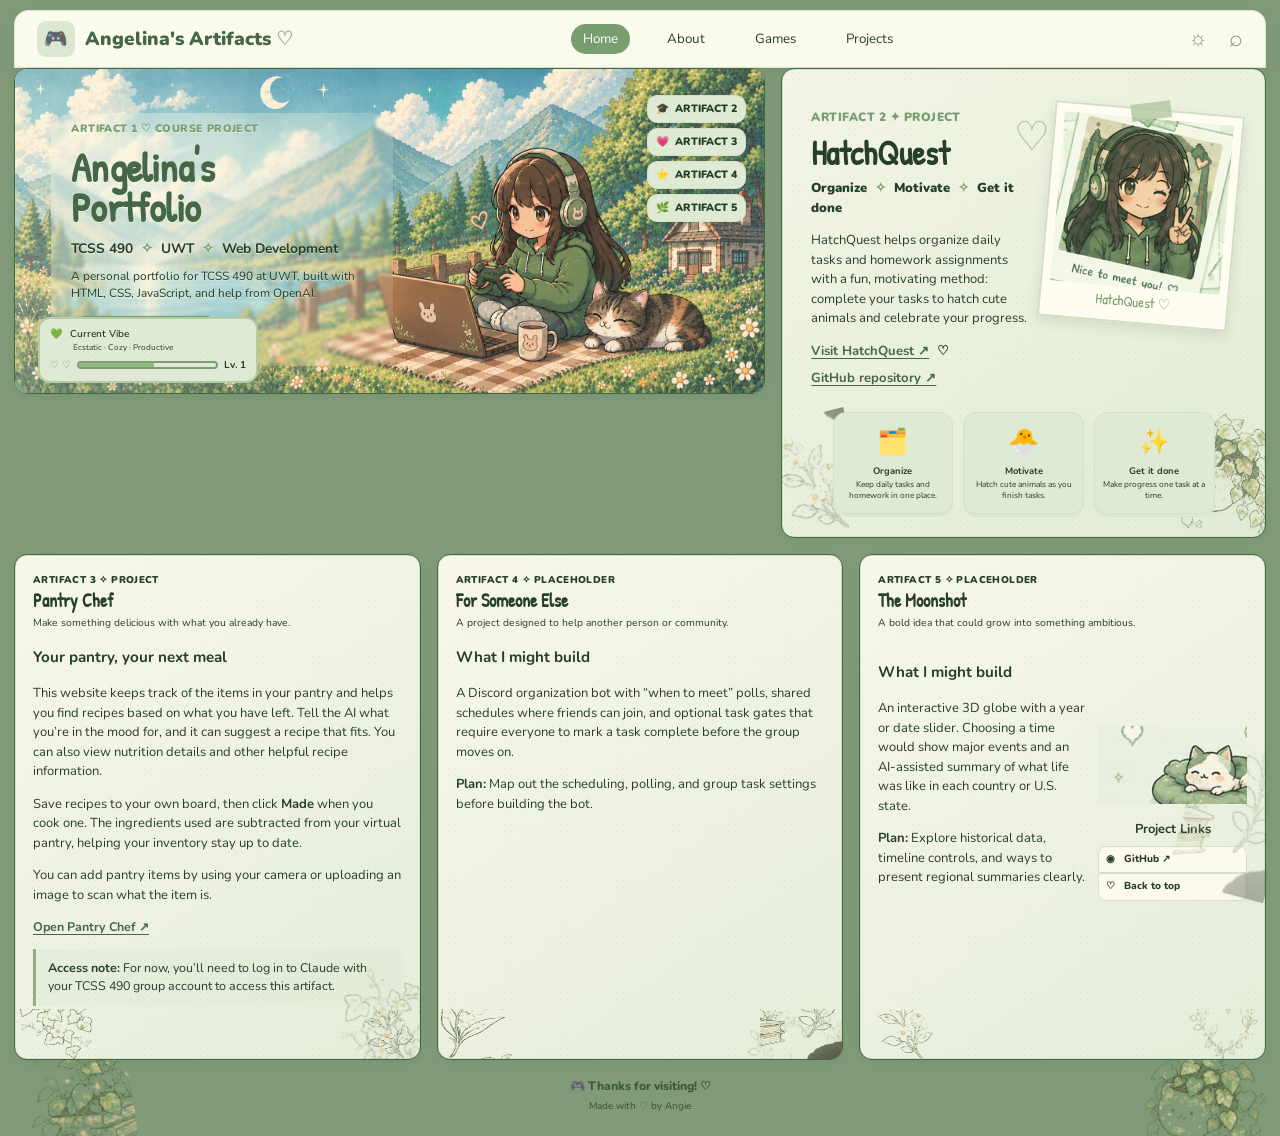
==== commit 1874f71a: "Artifact 3 - Pantry Chef" ====
--- a/index.html
+++ b/index.html
@@ -58,12 +58,15 @@
 
     <div class="bottom-grid">
       <section class="panel mini-panel games" id="games">
-        <div class="mini-heading"><p class="eyebrow">ARTIFACT 3 ✧ PLACEHOLDER</p><h2>AI Inside It</h2><p>An idea for a project that uses AI in a useful way.</p></div>
+        <div class="mini-heading"><p class="eyebrow">ARTIFACT 3 ✧ PROJECT</p><h2>Pantry Chef</h2><p>Make something delicious with what you already have.</p></div>
         <img class="botanical deco-games" src="plant-vine.png" alt="" aria-hidden="true">
         <div class="artifact-reflection">
-          <h3>What I might build</h3>
-          <p>An AI tool that listens to a conversation, creates a concise summary, and saves the original audio so I can play it back later.</p>
-          <p><strong>Plan:</strong> Explore speech-to-text, AI summarization, and safe audio storage and playback.</p>
+          <h3>Your pantry, your next meal</h3>
+          <p>This website keeps track of the items in your pantry and helps you find recipes based on what you have left. Tell the AI what you’re in the mood for, and it can suggest a recipe that fits. You can also view nutrition details and other helpful recipe information.</p>
+          <p>Save recipes to your own board, then click <strong>Made</strong> when you cook one. The ingredients used are subtracted from your virtual pantry, helping your inventory stay up to date.</p>
+          <p>You can add pantry items by using your camera or uploading an image to scan what the item is.</p>
+          <p class="hatchquest-links"><a href="https://claude.ai/artifact/WfN5k7p5CzJoj3WAYKVdsc?sk=G0h_0Ka79k5c4m_Gvr35Sw" target="_blank" rel="noopener noreferrer">Open Pantry Chef ↗</a></p>
+          <p class="claude-disclaimer"><strong>Access note:</strong> For now, you’ll need to log in to Claude with your TCSS 490 group account to access this artifact.</p>
         </div>
       </section>
 
--- a/style.css
+++ b/style.css
@@ -580,3 +580,7 @@
 .cozy-page.dark .computer-status { background:#354c37; color:#e0ecd5; }
 .cozy-page.dark .back-home,.cozy-page.dark .cozy-page footer { background:#2d4331; color:#e4eed8; }
 @media(max-width:600px) { .computer-screen { grid-template-columns:1fr; padding:18px; gap:10px; } .desktop-widget { display:grid; grid-template-columns:80px 1fr; justify-items:start; padding-top:0; } .desktop-widget>img { width:75px; height:75px; grid-row:span 2; } .widget-caption { align-self:end; } .sticky-note { width:100%; min-height:0; margin-top:3px; transform:none; } .computer-status { flex-wrap:wrap; } .future-projects-content { padding:30px 20px; } .cozy-page .sitebar { height:auto; min-height:60px; padding:10px; gap:8px; flex-wrap:wrap; } .cozy-page nav { gap:4px; } .cozy-page nav a { padding:5px 8px; } }
+
+/* Artifact 3 access note */
+.claude-disclaimer { font-size: .82rem; line-height: 1.45; padding: 10px 12px; margin-top: 10px; border-left: 3px solid #9aac87; background: rgba(225, 235, 215, .55); border-radius: 0 8px 8px 0; }
+.dark .claude-disclaimer { background: rgba(45, 65, 48, .75); color: var(--ink); }
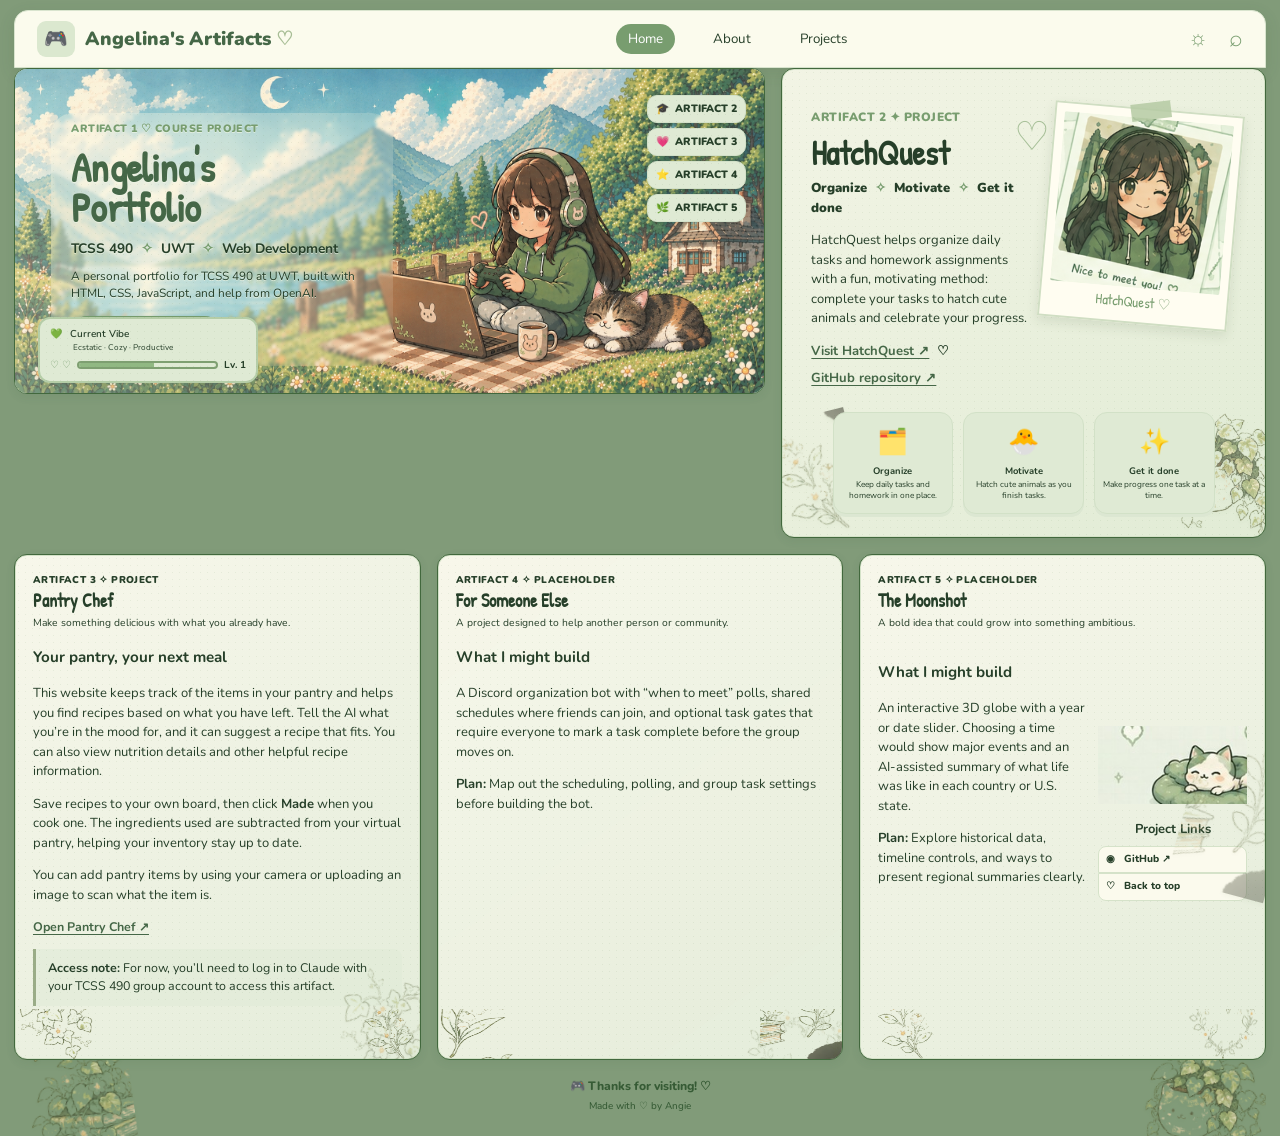
==== commit 94a1a092: "Removed Games tab" ====
--- a/index.html
+++ b/index.html
@@ -10,7 +10,8 @@
   <header class="sitebar">
     <a class="logo" href="#home"><span class="gamepad">🎮</span> Angelina's Artifacts <span class="heart">♡</span></a>
     <nav>
-      <a href="index.html" class="selected">Home</a><a href="about.html">About</a><a href="#games">Games</a><a href="projects.html">Projects</a>
+      <a href="index.html" class="selected">Home</a><a href="about.html">About</a>
+<a href="projects.html">Projects</a>
     </nav>
     <div class="tools"><button id="theme" title="Toggle theme" aria-label="Toggle theme">☼</button><a href="#games" aria-label="Search">⌕</a></div>
   </header>
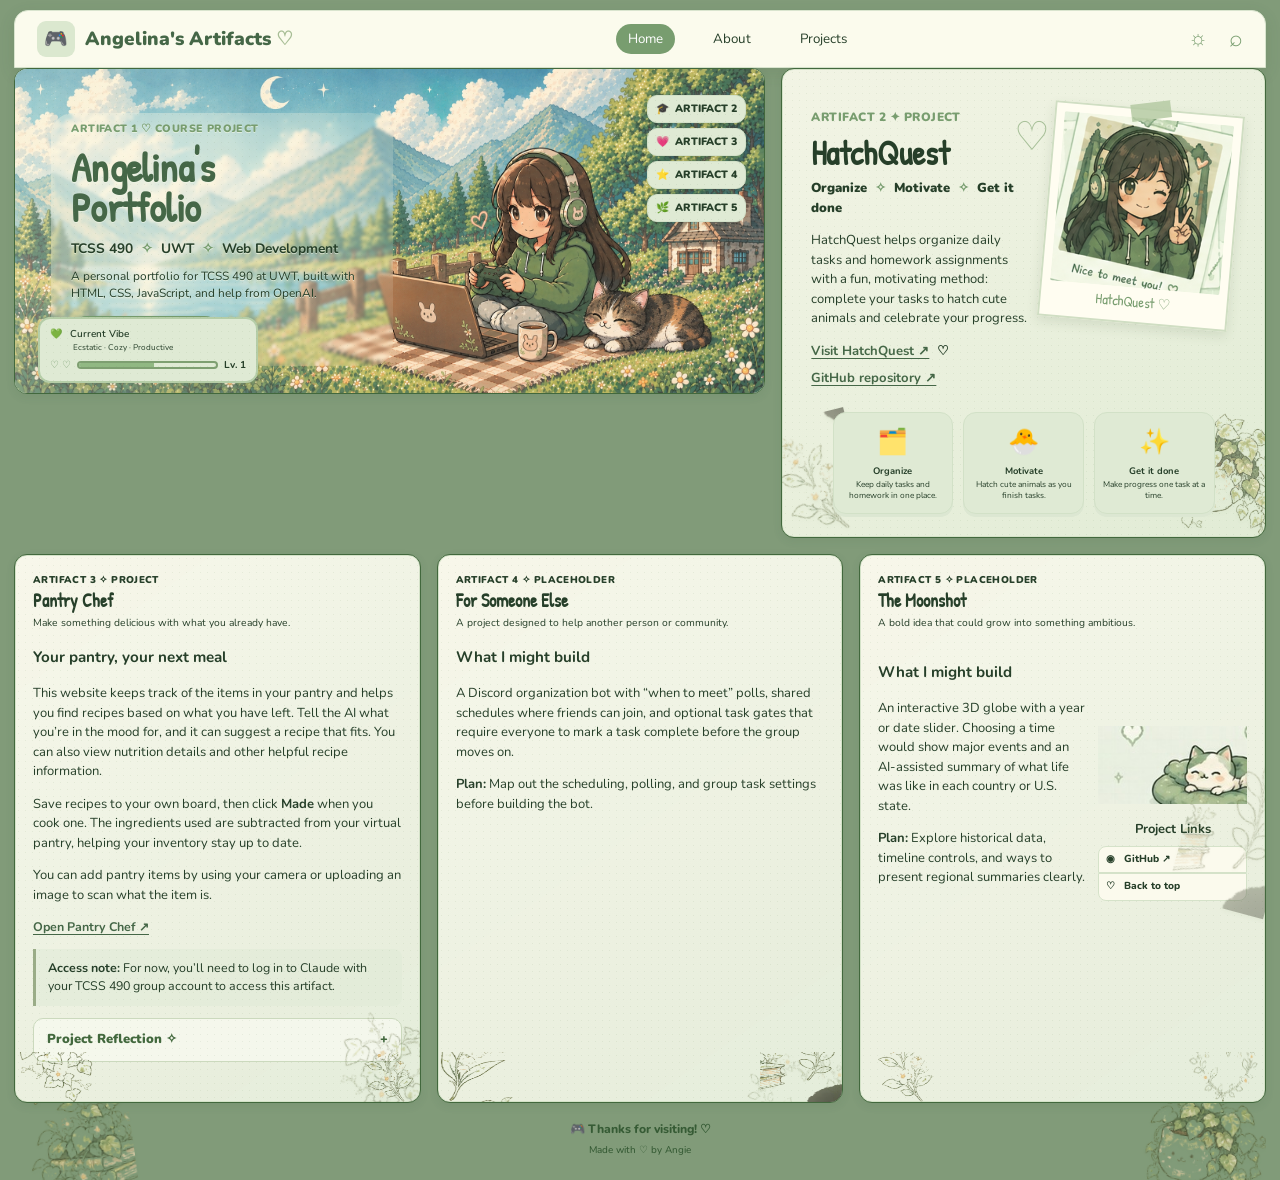
==== commit 4f3a18b9: "Added reflection" ====
--- a/index.html
+++ b/index.html
@@ -68,6 +68,10 @@
           <p>You can add pantry items by using your camera or uploading an image to scan what the item is.</p>
           <p class="hatchquest-links"><a href="https://claude.ai/artifact/WfN5k7p5CzJoj3WAYKVdsc?sk=G0h_0Ka79k5c4m_Gvr35Sw" target="_blank" rel="noopener noreferrer">Open Pantry Chef ↗</a></p>
           <p class="claude-disclaimer"><strong>Access note:</strong> For now, you’ll need to log in to Claude with your TCSS 490 group account to access this artifact.</p>
+          <details class="artifact-reflection-dropdown">
+            <summary>Project Reflection ✧</summary>
+            <p>When making this project I decided to ask Claude first if it knew how to implement AI into a website, and have anyone access it with the link. I got it in the correct mindset of implementing it into Claude, that it'll have people sign in before using it. Because of this I was able to create this artifact in a lot less prompts than I might've without it.</p>
+          </details>
         </div>
       </section>
 
--- a/style.css
+++ b/style.css
@@ -584,3 +584,14 @@
 /* Artifact 3 access note */
 .claude-disclaimer { font-size: .82rem; line-height: 1.45; padding: 10px 12px; margin-top: 10px; border-left: 3px solid #9aac87; background: rgba(225, 235, 215, .55); border-radius: 0 8px 8px 0; }
 .dark .claude-disclaimer { background: rgba(45, 65, 48, .75); color: var(--ink); }
+
+
+/* Artifact 3 project reflection dropdown */
+.artifact-reflection-dropdown { margin-top: 12px; border: 1px solid #cbd9bd; border-radius: 10px; background: rgba(247, 250, 239, .85); overflow: hidden; }
+.artifact-reflection-dropdown summary { cursor: pointer; padding: 11px 13px; color: #42683d; font-weight: 900; list-style: none; }
+.artifact-reflection-dropdown summary::-webkit-details-marker { display: none; }
+.artifact-reflection-dropdown summary::after { content: "+"; float: right; font-weight: 900; }
+.artifact-reflection-dropdown[open] summary::after { content: "−"; }
+.artifact-reflection-dropdown > p { margin: 0; padding: 0 13px 13px; line-height: 1.6; }
+.dark .artifact-reflection-dropdown { background: rgba(45, 65, 48, .75); border-color: #526e4b; color: var(--ink); }
+.dark .artifact-reflection-dropdown summary { color: #d7e8c8; }
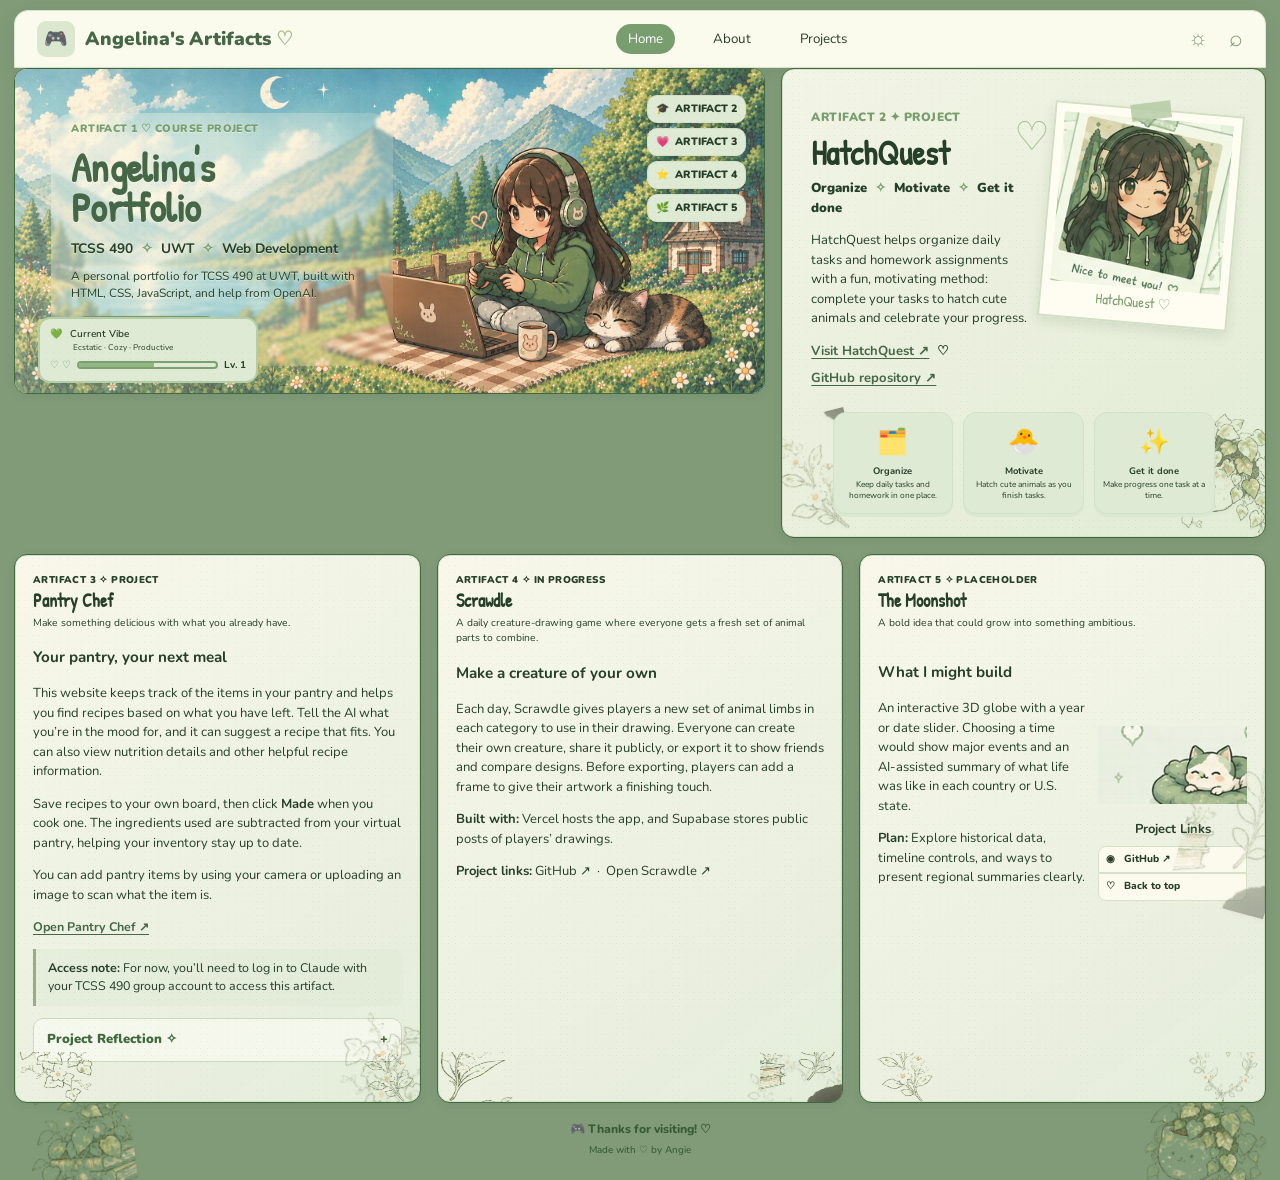
==== commit 47460366: "Artifact 4" ====
--- a/index.html
+++ b/index.html
@@ -76,12 +76,13 @@
       </section>
 
       <section class="panel mini-panel updates" id="updates">
-        <div class="mini-heading"><p class="eyebrow">ARTIFACT 4 ✧ PLACEHOLDER</p><h2>For Someone Else</h2><p>A project designed to help another person or community.</p></div>
+        <div class="mini-heading"><p class="eyebrow">ARTIFACT 4 ✧ IN PROGRESS</p><h2>Scrawdle</h2><p>A daily creature-drawing game where everyone gets a fresh set of animal parts to combine.</p></div>
         <img class="botanical deco-updates" src="flower-wreath.png" alt="" aria-hidden="true">
         <div class="artifact-reflection">
-          <h3>What I might build</h3>
-          <p>A Discord organization bot with “when to meet” polls, shared schedules where friends can join, and optional task gates that require everyone to mark a task complete before the group moves on.</p>
-          <p><strong>Plan:</strong> Map out the scheduling, polling, and group task settings before building the bot.</p>
+          <h3>Make a creature of your own</h3>
+          <p>Each day, Scrawdle gives players a new set of animal limbs in each category to use in their drawing. Everyone can create their own creature, share it publicly, or export it to show friends and compare designs. Before exporting, players can add a frame to give their artwork a finishing touch.</p>
+          <p><strong>Built with:</strong> Vercel hosts the app, and Supabase stores public posts of players’ drawings.</p>
+          <p><strong>Project links:</strong> <a href="https://github.com/kevlam1/Scrawdle" target="_blank" rel="noreferrer">GitHub ↗</a> &nbsp;·&nbsp; <a href="https://scrawdle.vercel.app/" target="_blank" rel="noreferrer">Open Scrawdle ↗</a></p>
         </div>
       </section>
 
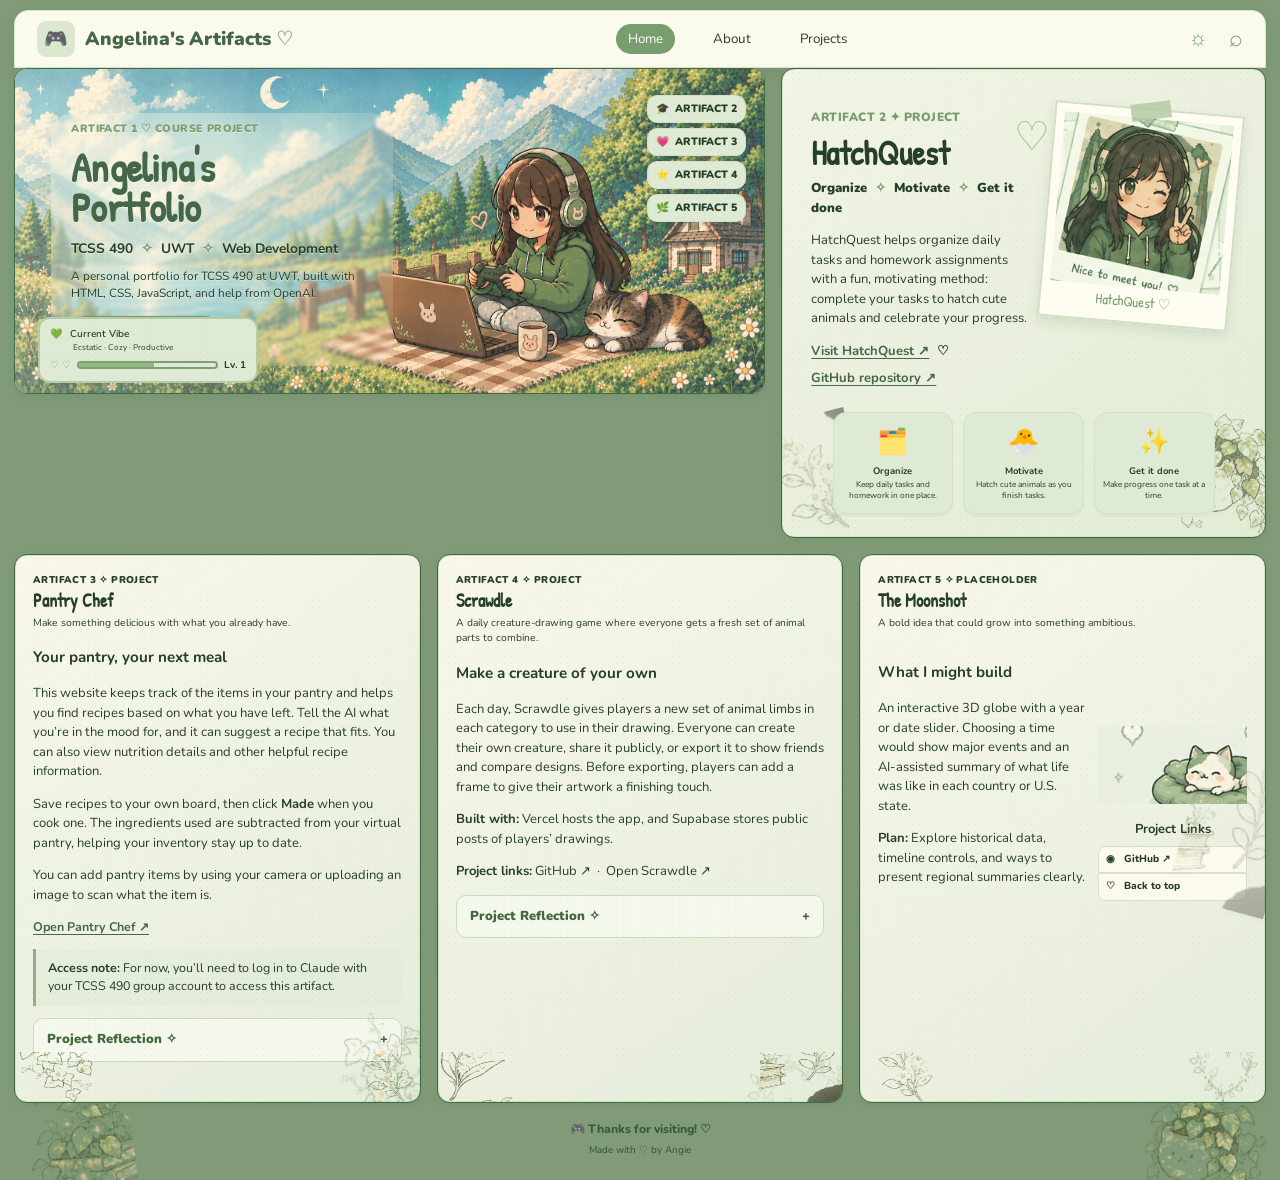
==== commit de2a4750: "Artifact 4" ====
--- a/index.html
+++ b/index.html
@@ -76,13 +76,19 @@
       </section>
 
       <section class="panel mini-panel updates" id="updates">
-        <div class="mini-heading"><p class="eyebrow">ARTIFACT 4 ✧ IN PROGRESS</p><h2>Scrawdle</h2><p>A daily creature-drawing game where everyone gets a fresh set of animal parts to combine.</p></div>
+        <div class="mini-heading"><p class="eyebrow">ARTIFACT 4 ✧ PROJECT</p><h2>Scrawdle</h2><p>A daily creature-drawing game where everyone gets a fresh set of animal parts to combine.</p></div>
         <img class="botanical deco-updates" src="flower-wreath.png" alt="" aria-hidden="true">
         <div class="artifact-reflection">
           <h3>Make a creature of your own</h3>
           <p>Each day, Scrawdle gives players a new set of animal limbs in each category to use in their drawing. Everyone can create their own creature, share it publicly, or export it to show friends and compare designs. Before exporting, players can add a frame to give their artwork a finishing touch.</p>
           <p><strong>Built with:</strong> Vercel hosts the app, and Supabase stores public posts of players’ drawings.</p>
           <p><strong>Project links:</strong> <a href="https://github.com/kevlam1/Scrawdle" target="_blank" rel="noreferrer">GitHub ↗</a> &nbsp;·&nbsp; <a href="https://scrawdle.vercel.app/" target="_blank" rel="noreferrer">Open Scrawdle ↗</a></p>
+          <details class="artifact-reflection-dropdown">
+            <summary>Project Reflection ✧</summary>
+            <p>This was my first time using Claude Code directly inside the IntelliJ IDE, and it quickly became a workflow I really enjoyed. I found it more helpful than using the standalone app because I could see the project files and code alongside the changes being made. That made it easier to visualize how the different pieces fit together and understand what was happening instead of just looking at the finished result.</p>
+            <p>Working on Scrawdle with my team was a fun learning experience. Claude Code helped me explore parts of the codebase that were unfamiliar to me, follow how features were connected, and learn by seeing how ideas could be translated into working code. It also made it easier to experiment, ask questions, and make progress while staying in the development environment.</p>
+            <p>One thing I took away from this project is that AI coding tools are most useful when I use them to support my understanding—not just to generate code. I still need to review changes, test how features behave, and make sure I understand how everything works together. Overall, Scrawdle helped me become more comfortable navigating a larger project, collaborating with a team, and using new development tools. I would like to keep practicing this workflow in future projects so I can become more confident solving problems on my own.</p>
+          </details>
         </div>
       </section>
 
